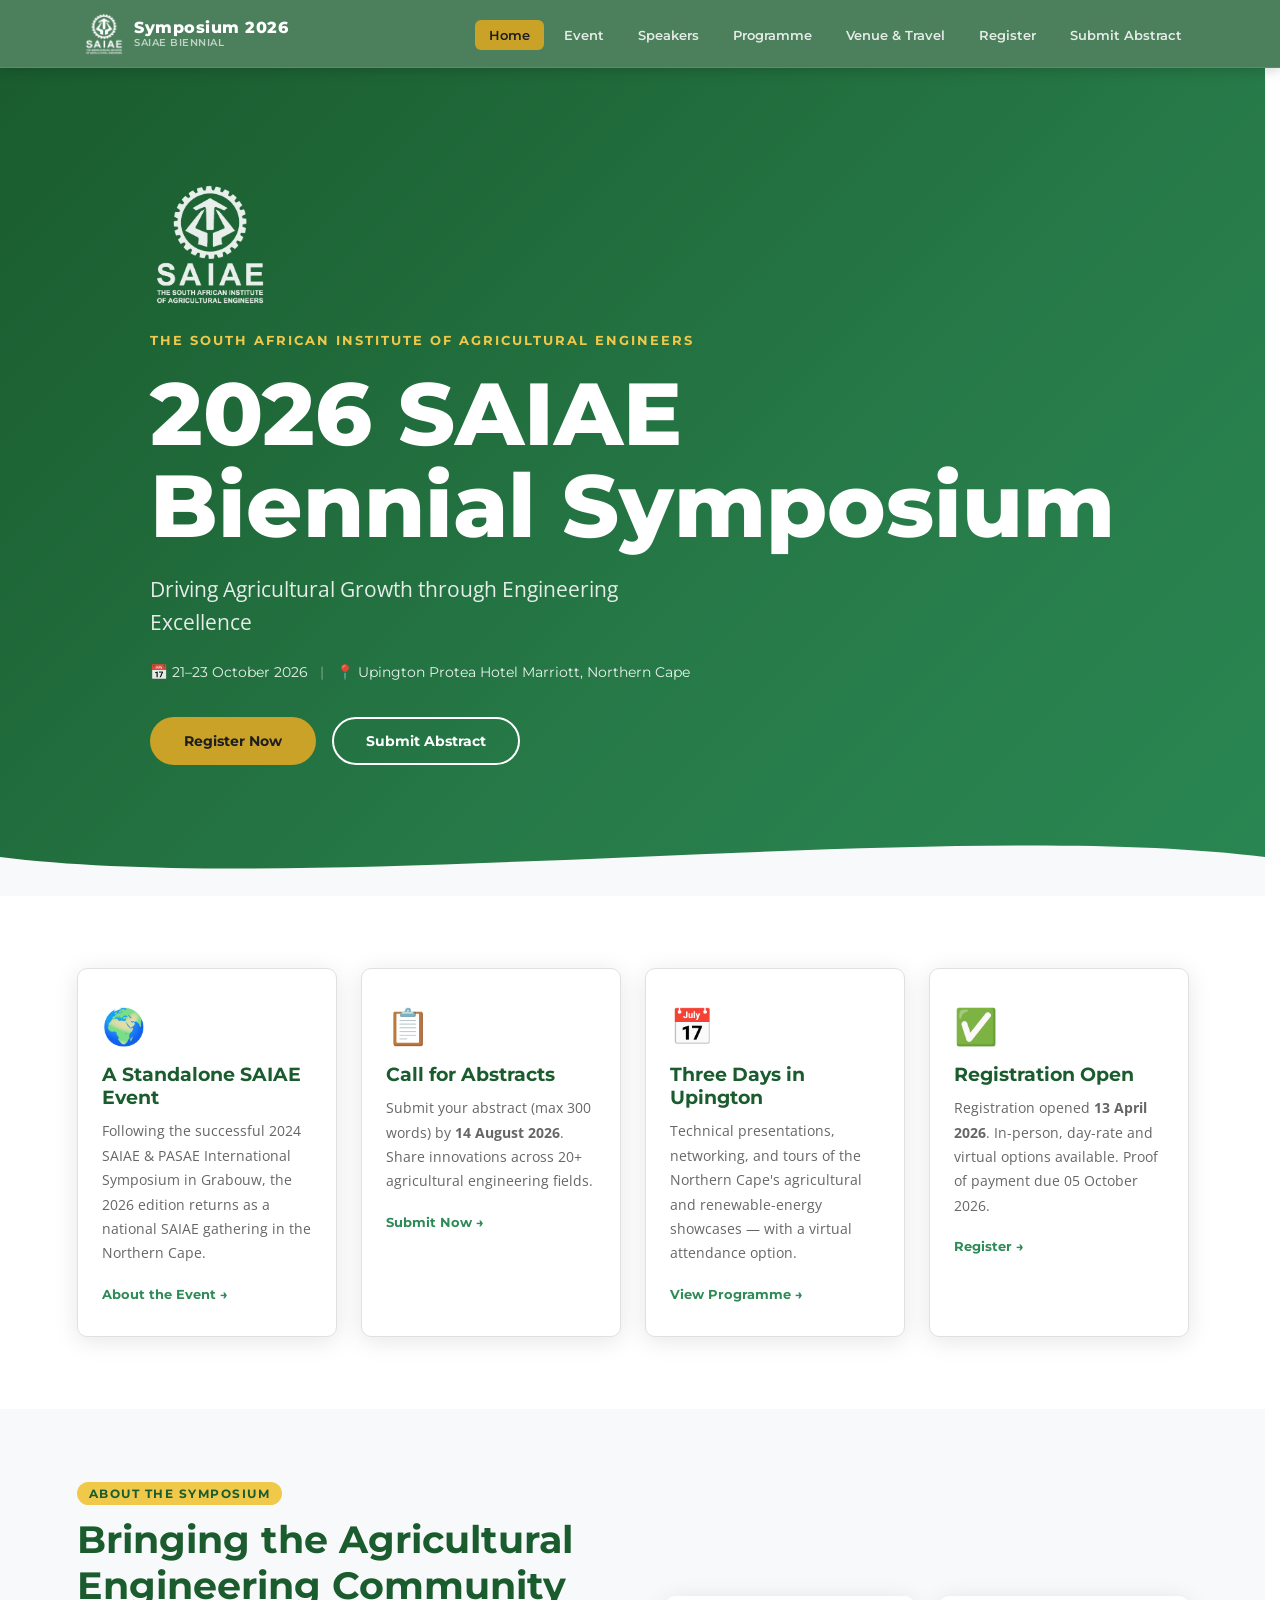
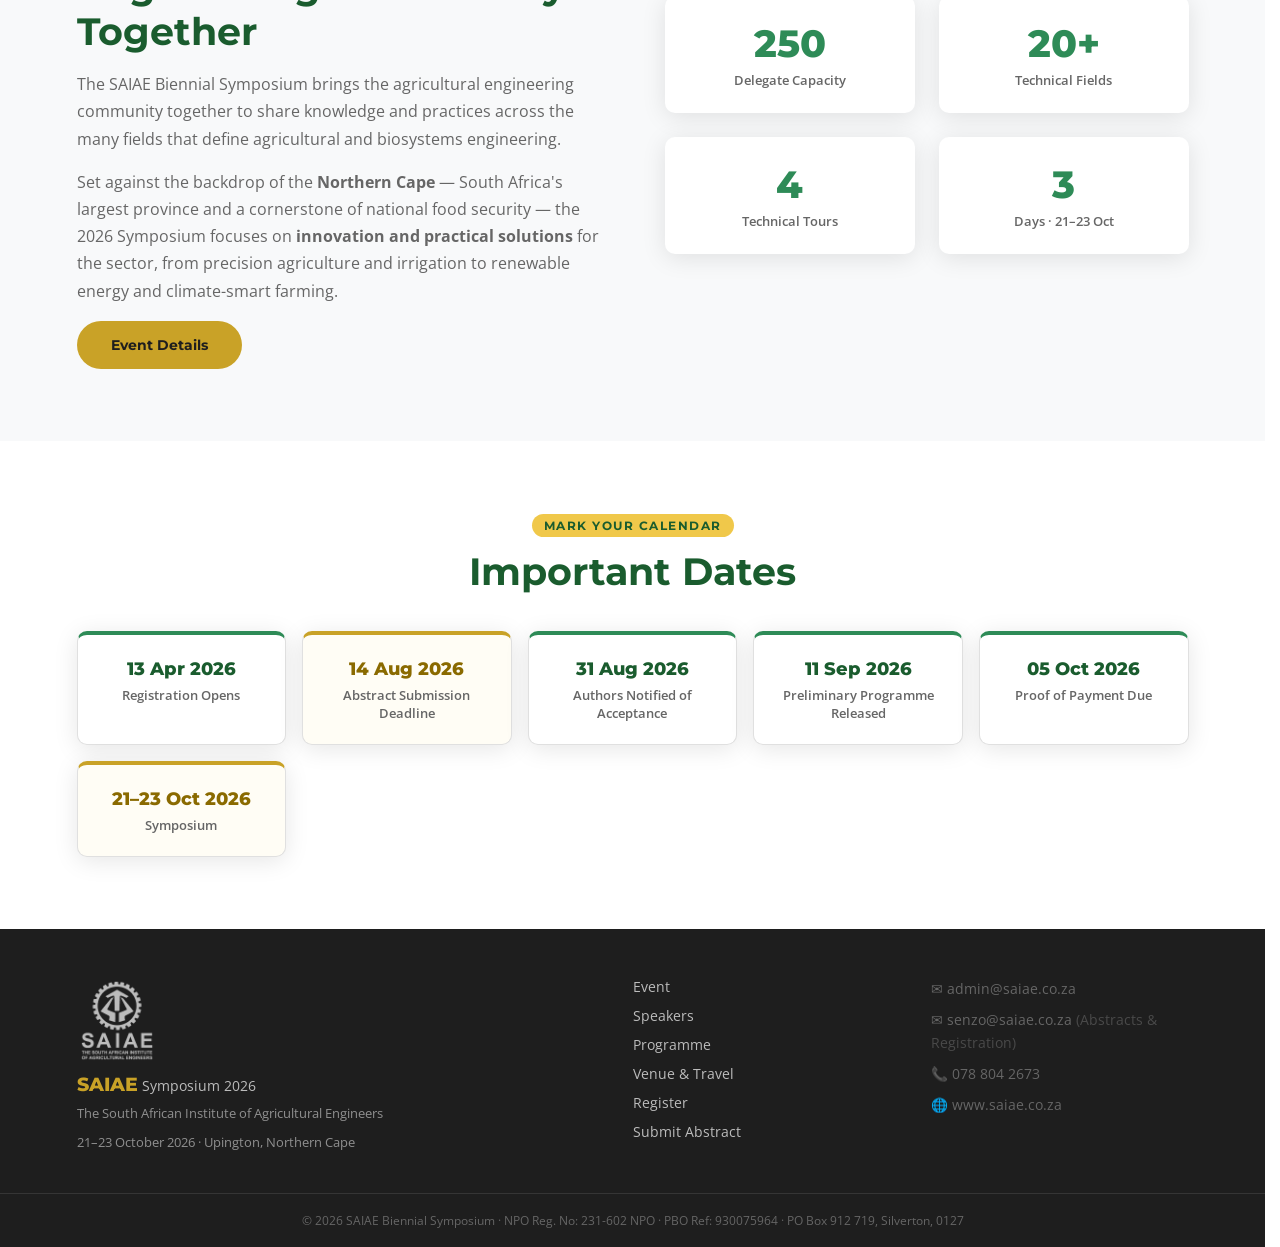
==== index.html @ a32e4984 "first commit" ====
<!DOCTYPE html>
<html lang="en">
<head>
  <meta charset="UTF-8" />
  <meta name="viewport" content="width=device-width, initial-scale=1.0" />
  <title>2026 SAIAE Biennial Symposium — Upington, Northern Cape</title>
  <meta name="description" content="The 2026 SAIAE Biennial Symposium · 21–23 October 2026 · Upington Protea Hotel Marriott, Northern Cape · Driving Agricultural Growth through Engineering Excellence." />
  <link rel="stylesheet" href="css/styles.css" />
  <link rel="preconnect" href="https://fonts.googleapis.com" />
  <link rel="preconnect" href="https://fonts.gstatic.com" crossorigin />
  <link href="https://fonts.googleapis.com/css2?family=Montserrat:wght@400;600;700;800&family=Open+Sans:wght@400;600&display=swap" rel="stylesheet" />
</head>
<body>

  <!-- NAV -->
  <nav class="navbar">
    <div class="nav-inner container">
      <a href="index.html" class="nav-logo">
        <img src="images/saiae-logo-white.png" alt="SAIAE Logo" class="nav-logo-img" />
        <span class="nav-logo-text">Symposium 2026<small>SAIAE Biennial</small></span>
      </a>
      <button class="nav-toggle" aria-label="Toggle menu">&#9776;</button>
      <ul class="nav-links">
        <li><a href="index.html" class="active">Home</a></li>
        <li><a href="event.html">Event</a></li>
        <li><a href="speakers.html">Speakers</a></li>
        <li><a href="timetable.html">Programme</a></li>
        <li><a href="venue.html">Venue &amp; Travel</a></li>
        <li><a href="register.html">Register</a></li>
        <li><a href="abstract.html">Submit Abstract</a></li>
      </ul>
    </div>
  </nav>

  <!-- HERO BANNER -->
  <section class="hero">
    <div class="hero-overlay"></div>
    <div class="hero-content container">
      <img src="images/saiae-logo-white.png" alt="SAIAE Logo" class="hero-logo" />
      <p class="hero-tag">The South African Institute of Agricultural Engineers</p>
      <h1 class="hero-title">2026 SAIAE<br>Biennial Symposium</h1>
      <p class="hero-subtitle">Driving Agricultural Growth through Engineering Excellence</p>
      <div class="hero-meta">
        <span class="meta-item">&#128197; 21–23 October 2026</span>
        <span class="meta-divider">|</span>
        <span class="meta-item">&#128205; Upington Protea Hotel Marriott, Northern Cape</span>
      </div>
      <div class="hero-cta">
        <a href="register.html" class="btn btn-primary">Register Now</a>
        <a href="abstract.html" class="btn btn-outline">Submit Abstract</a>
      </div>
    </div>
    <div class="hero-wave">
      <svg viewBox="0 0 1440 80" preserveAspectRatio="none"><path d="M0,40 C360,80 1080,0 1440,40 L1440,80 L0,80 Z" fill="#f8f9fa"/></svg>
    </div>
  </section>

  <!-- QUICK INFO CARDS -->
  <section class="info-cards section">
    <div class="container cards-grid">
      <div class="card">
        <div class="card-icon">&#127757;</div>
        <h3>A Standalone SAIAE Event</h3>
        <p>Following the successful 2024 SAIAE &amp; PASAE International Symposium in Grabouw, the 2026 edition returns as a national SAIAE gathering in the Northern Cape.</p>
        <a href="event.html" class="card-link">About the Event &rarr;</a>
      </div>
      <div class="card">
        <div class="card-icon">&#128203;</div>
        <h3>Call for Abstracts</h3>
        <p>Submit your abstract (max 300 words) by <strong>14 August 2026</strong>. Share innovations across 20+ agricultural engineering fields.</p>
        <a href="abstract.html" class="card-link">Submit Now &rarr;</a>
      </div>
      <div class="card">
        <div class="card-icon">&#128197;</div>
        <h3>Three Days in Upington</h3>
        <p>Technical presentations, networking, and tours of the Northern Cape's agricultural and renewable-energy showcases — with a virtual attendance option.</p>
        <a href="timetable.html" class="card-link">View Programme &rarr;</a>
      </div>
      <div class="card">
        <div class="card-icon">&#9989;</div>
        <h3>Registration Open</h3>
        <p>Registration opened <strong>13 April 2026</strong>. In-person, day-rate and virtual options available. Proof of payment due 05 October 2026.</p>
        <a href="register.html" class="card-link">Register &rarr;</a>
      </div>
    </div>
  </section>

  <!-- ABOUT STRIP -->
  <section class="about-strip section bg-light">
    <div class="container about-inner">
      <div class="about-text">
        <span class="section-tag">About the Symposium</span>
        <h2>Bringing the Agricultural Engineering Community Together</h2>
        <p>The SAIAE Biennial Symposium brings the agricultural engineering community together to share knowledge and practices across the many fields that define agricultural and biosystems engineering.</p>
        <p>Set against the backdrop of the <strong>Northern Cape</strong> — South Africa's largest province and a cornerstone of national food security — the 2026 Symposium focuses on <strong>innovation and practical solutions</strong> for the sector, from precision agriculture and irrigation to renewable energy and climate-smart farming.</p>
        <a href="event.html" class="btn btn-primary">Event Details</a>
      </div>
      <div class="about-stats">
        <div class="stat"><span class="stat-number">250</span><span class="stat-label">Delegate Capacity</span></div>
        <div class="stat"><span class="stat-number">20+</span><span class="stat-label">Technical Fields</span></div>
        <div class="stat"><span class="stat-number">4</span><span class="stat-label">Technical Tours</span></div>
        <div class="stat"><span class="stat-number">3</span><span class="stat-label">Days · 21–23 Oct</span></div>
      </div>
    </div>
  </section>

  <!-- KEY DATES STRIP -->
  <section class="section">
    <div class="container">
      <div style="text-align:center; margin-bottom:36px;">
        <span class="section-tag">Mark Your Calendar</span>
        <h2 style="color:var(--green-dark);">Important Dates</h2>
      </div>
      <div class="dates-grid">
        <div class="date-item"><span class="date-when">13 Apr 2026</span><span class="date-what">Registration Opens</span></div>
        <div class="date-item highlight"><span class="date-when">14 Aug 2026</span><span class="date-what">Abstract Submission Deadline</span></div>
        <div class="date-item"><span class="date-when">31 Aug 2026</span><span class="date-what">Authors Notified of Acceptance</span></div>
        <div class="date-item"><span class="date-when">11 Sep 2026</span><span class="date-what">Preliminary Programme Released</span></div>
        <div class="date-item"><span class="date-when">05 Oct 2026</span><span class="date-what">Proof of Payment Due</span></div>
        <div class="date-item highlight"><span class="date-when">21–23 Oct 2026</span><span class="date-what">Symposium</span></div>
      </div>
    </div>
  </section>

  <!-- FOOTER -->
  <footer class="footer">
    <div class="container footer-inner">
      <div class="footer-brand">
        <img src="images/saiae-logo-white.png" alt="SAIAE Logo" class="footer-logo-img" />
        <span class="logo-accent">SAIAE</span> Symposium 2026
        <p>The South African Institute of Agricultural Engineers</p>
        <p style="margin-top:6px;">21–23 October 2026 · Upington, Northern Cape</p>
      </div>
      <div class="footer-links">
        <a href="event.html">Event</a>
        <a href="speakers.html">Speakers</a>
        <a href="timetable.html">Programme</a>
        <a href="venue.html">Venue &amp; Travel</a>
        <a href="register.html">Register</a>
        <a href="abstract.html">Submit Abstract</a>
      </div>
      <div class="footer-contact">
        <p>&#9993; admin@saiae.co.za</p>
        <p>&#9993; senzo@saiae.co.za <span style="opacity:.6;">(Abstracts &amp; Registration)</span></p>
        <p>&#128222; 078 804 2673</p>
        <p>&#127760; www.saiae.co.za</p>
      </div>
    </div>
    <div class="footer-bottom">
      <p>&copy; 2026 SAIAE Biennial Symposium · NPO Reg. No: 231-602 NPO · PBO Ref: 930075964 · PO Box 912 719, Silverton, 0127</p>
    </div>
  </footer>

  <script src="js/main.js"></script>
</body>
</html>
---- css/styles.css ----
/* =============================================
   SAIAE 2026 SYMPOSIUM — GLOBAL STYLES
   ============================================= */

:root {
  --green-dark:   #1a5c2e;
  --green-mid:    #2e8b57;
  --green-light:  #4caf80;
  --gold:         #c9a227;
  --gold-light:   #f0c84a;
  --charcoal:     #1e1e1e;
  --text:         #333333;
  --text-muted:   #666666;
  --bg-light:     #f8f9fa;
  --white:        #ffffff;
  --border:       #e0e0e0;
  --shadow:       0 4px 24px rgba(0,0,0,0.10);
  --radius:       10px;
  --font-head:    'Montserrat', sans-serif;
  --font-body:    'Open Sans', sans-serif;
  --nav-h:        68px;
}

*, *::before, *::after { box-sizing: border-box; margin: 0; padding: 0; }

html {
  scroll-behavior: smooth;
  overflow-y: scroll;          /* always reserve scrollbar space — stops the sideways "shake" between pages */
  scrollbar-gutter: stable;
}

body {
  font-family: var(--font-body);
  color: var(--text);
  background: var(--white);
  padding-top: var(--nav-h);
}

.container { max-width: 1160px; margin: 0 auto; padding: 0 24px; }
.section { padding: 72px 0; }
.bg-light { background: var(--bg-light); }

/* ---- TYPOGRAPHY ---- */
h1,h2,h3,h4 { font-family: var(--font-head); color: var(--charcoal); line-height: 1.2; }
h2 { font-size: clamp(1.6rem, 3vw, 2.4rem); margin-bottom: 16px; }
h3 { font-size: 1.2rem; margin-bottom: 10px; }
p  { line-height: 1.7; color: var(--text-muted); }

.section-tag {
  display: inline-block;
  background: var(--gold-light);
  color: var(--green-dark);
  font-family: var(--font-head);
  font-size: .75rem;
  font-weight: 700;
  letter-spacing: 1.5px;
  text-transform: uppercase;
  padding: 4px 12px;
  border-radius: 20px;
  margin-bottom: 12px;
}

.logo-accent { color: var(--gold); }

/* Logo variants */
.hero-logo {
  display: block;
  width: 120px;
  margin-bottom: 20px;
  filter: brightness(0) invert(1);  /* white on dark bg */
  opacity: .9;
}
.footer-logo-img {
  display: block;
  width: 80px;
  margin-bottom: 8px;
  filter: brightness(0) invert(1);
  opacity: .7;
}

/* ---- BUTTONS ---- */
.btn {
  display: inline-block;
  padding: 13px 32px;
  border-radius: 50px;
  font-family: var(--font-head);
  font-weight: 700;
  font-size: .9rem;
  text-decoration: none;
  cursor: pointer;
  transition: all .25s;
  border: 2px solid transparent;
}
.btn-primary {
  background: var(--gold);
  color: var(--charcoal);
}
.btn-primary:hover { background: var(--gold-light); transform: translateY(-2px); box-shadow: var(--shadow); }
.btn-outline {
  background: transparent;
  border-color: var(--white);
  color: var(--white);
}
.btn-outline:hover { background: var(--white); color: var(--green-dark); transform: translateY(-2px); }
.btn-green {
  background: var(--green-mid);
  color: var(--white);
  border-color: var(--green-mid);
}
.btn-green:hover { background: var(--green-dark); border-color: var(--green-dark); transform: translateY(-2px); }

/* ---- NAVBAR ---- */
.navbar {
  position: fixed; top: 0; left: 0; right: 0;
  height: var(--nav-h);
  background: rgba(26, 92, 46, 0.78);   /* --green-dark @ 78% — glassy */
  -webkit-backdrop-filter: blur(14px) saturate(150%);
  backdrop-filter: blur(14px) saturate(150%);
  border-bottom: 1px solid rgba(255,255,255,.10);
  z-index: 1000;
  box-shadow: 0 2px 12px rgba(0,0,0,.18);
  transition: background .25s, box-shadow .25s;
}
.nav-inner {
  display: flex; align-items: center; justify-content: space-between;
  height: 100%;
}
.nav-logo {
  display: flex;
  align-items: center;
  gap: 10px;
  text-decoration: none;
}
.nav-logo-img {
  height: 44px;
  width: auto;
  display: block;
}
.nav-logo-text {
  font-family: var(--font-head);
  font-size: 1rem;
  font-weight: 800;
  color: var(--white);
  letter-spacing: .5px;
  line-height: 1.2;
}
.nav-logo-text small {
  display: block;
  font-size: .65rem;
  font-weight: 600;
  color: rgba(255,255,255,.65);
  letter-spacing: .5px;
  text-transform: uppercase;
}
.nav-links {
  display: flex; gap: 6px; list-style: none; align-items: center;
}
.nav-links a {
  color: rgba(255,255,255,.85);
  text-decoration: none;
  font-family: var(--font-head);
  font-size: .82rem;
  font-weight: 600;
  padding: 7px 14px;
  border-radius: 6px;
  transition: background .2s, color .2s;
}
.nav-links a:hover, .nav-links a.active {
  background: var(--gold);
  color: var(--charcoal);
}
.nav-toggle { display: none; background: none; border: none; color: var(--white); font-size: 1.5rem; cursor: pointer; }

/* ---- HERO ---- */
.hero {
  position: relative;
  min-height: 92vh;
  display: flex; align-items: center;
  background: linear-gradient(135deg, var(--green-dark) 0%, var(--green-mid) 60%, #1a7a42 100%);
  overflow: hidden;
}
.hero::before {
  content: '';
  position: absolute; inset: 0;
  background: url('../images/hero-bg.jpg') center/cover no-repeat;
  opacity: .15;
}
.hero-overlay { position: absolute; inset: 0; background: linear-gradient(135deg, rgba(26,92,46,.92) 0%, rgba(46,139,87,.75) 100%); }
.hero-content {
  position: relative; z-index: 2;
  padding: 80px 24px 100px;
}
.hero-tag {
  font-family: var(--font-head);
  font-size: .8rem;
  font-weight: 700;
  letter-spacing: 2px;
  text-transform: uppercase;
  color: var(--gold-light);
  margin-bottom: 16px;
}
.hero-title {
  font-family: var(--font-head);
  font-size: clamp(2.8rem, 7vw, 5.5rem);
  font-weight: 800;
  color: var(--white);
  line-height: 1.05;
  margin-bottom: 20px;
}
.hero-subtitle {
  font-size: clamp(1rem, 2vw, 1.3rem);
  color: rgba(255,255,255,.88);
  max-width: 560px;
  margin-bottom: 24px;
  line-height: 1.6;
}
.hero-meta {
  display: flex; flex-wrap: wrap; gap: 12px;
  margin-bottom: 36px;
  font-family: var(--font-head);
  font-size: .9rem;
  color: rgba(255,255,255,.9);
}
.meta-divider { opacity: .5; }
.hero-cta { display: flex; gap: 16px; flex-wrap: wrap; }
.hero-wave {
  position: absolute; bottom: -1px; left: 0; right: 0;
  line-height: 0;
}
.hero-wave svg { width: 100%; height: 80px; }

/* ---- INFO CARDS ---- */
.cards-grid {
  display: grid;
  grid-template-columns: repeat(auto-fit, minmax(240px, 1fr));
  gap: 24px;
}
.card {
  background: var(--white);
  border: 1px solid var(--border);
  border-radius: var(--radius);
  padding: 32px 24px;
  box-shadow: var(--shadow);
  transition: transform .25s, box-shadow .25s;
}
.card:hover { transform: translateY(-6px); box-shadow: 0 10px 36px rgba(0,0,0,.13); }
.card-icon { font-size: 2.2rem; margin-bottom: 14px; }
.card h3 { color: var(--green-dark); }
.card p { font-size: .9rem; margin-bottom: 16px; }
.card-link {
  font-family: var(--font-head);
  font-size: .82rem;
  font-weight: 700;
  color: var(--green-mid);
  text-decoration: none;
  transition: color .2s;
}
.card-link:hover { color: var(--gold); }

/* ---- ABOUT STRIP ---- */
.about-inner {
  display: grid;
  grid-template-columns: 1fr 1fr;
  gap: 64px;
  align-items: center;
}
.about-text h2 { color: var(--green-dark); }
.about-text p { margin-bottom: 16px; }
.about-stats {
  display: grid; grid-template-columns: 1fr 1fr; gap: 24px;
}
.stat {
  background: var(--white);
  border-radius: var(--radius);
  padding: 24px;
  text-align: center;
  box-shadow: var(--shadow);
}
.stat-number {
  display: block;
  font-family: var(--font-head);
  font-size: 2.4rem;
  font-weight: 800;
  color: var(--green-mid);
}
.stat-label {
  display: block;
  font-size: .8rem;
  color: var(--text-muted);
  font-weight: 600;
  margin-top: 4px;
}

/* ---- PAGE HERO (inner pages) ---- */
.page-hero {
  background: linear-gradient(135deg, var(--green-dark), var(--green-mid));
  padding: 72px 24px 80px;
  text-align: center;
  position: relative;
  overflow: hidden;
}
.page-hero::after {
  content: '';
  position: absolute; bottom: -1px; left: 0; right: 0;
  height: 50px;
  background: var(--bg-light);
  clip-path: ellipse(55% 100% at 50% 100%);
}
.page-hero h1 {
  color: var(--white);
  font-size: clamp(2rem, 5vw, 3.2rem);
  margin-bottom: 12px;
}
.page-hero p {
  color: rgba(255,255,255,.85);
  font-size: 1.05rem;
  max-width: 600px;
  margin: 0 auto;
}

/* ---- EVENT PAGE ---- */
.event-grid {
  display: grid;
  grid-template-columns: 2fr 1fr;
  gap: 48px;
  align-items: start;
}
.event-body h3 { color: var(--green-dark); margin-top: 28px; margin-bottom: 8px; }
.event-body ul { padding-left: 20px; }
.event-body ul li { margin-bottom: 8px; color: var(--text-muted); line-height: 1.6; }
.event-sidebar .sidebar-card {
  background: var(--green-dark);
  color: var(--white);
  border-radius: var(--radius);
  padding: 28px;
  margin-bottom: 20px;
}
.event-sidebar .sidebar-card h4 { color: var(--gold-light); margin-bottom: 12px; font-size: .85rem; letter-spacing: 1px; text-transform: uppercase; }
.event-sidebar .sidebar-card p { color: rgba(255,255,255,.85); font-size: .9rem; margin-bottom: 8px; }
.theme-pill {
  display: inline-block;
  background: rgba(201,162,39,.2);
  color: var(--gold-light);
  border: 1px solid var(--gold);
  border-radius: 20px;
  padding: 4px 14px;
  font-size: .8rem;
  font-weight: 600;
  margin: 4px 4px 4px 0;
}

/* ---- SPEAKERS PAGE ---- */
.speakers-grid {
  display: grid;
  grid-template-columns: repeat(auto-fill, minmax(280px, 1fr));
  gap: 32px;
}
.speaker-card {
  background: var(--white);
  border-radius: var(--radius);
  overflow: hidden;
  box-shadow: var(--shadow);
  border: 1px solid var(--border);
  transition: transform .25s, box-shadow .25s;
}
.speaker-card:hover { transform: translateY(-6px); box-shadow: 0 14px 40px rgba(0,0,0,.14); }
.speaker-img {
  width: 100%;
  aspect-ratio: 1/1;
  object-fit: cover;
  background: linear-gradient(135deg, var(--green-dark), var(--green-light));
  display: flex; align-items: center; justify-content: center;
  font-size: 4rem;
  color: rgba(255,255,255,.5);
}
.speaker-img img { width: 100%; height: 100%; object-fit: cover; }
.speaker-info { padding: 24px; }
.speaker-type {
  font-size: .72rem;
  font-weight: 700;
  letter-spacing: 1.5px;
  text-transform: uppercase;
  padding: 3px 10px;
  border-radius: 12px;
  margin-bottom: 10px;
  display: inline-block;
}
.type-key   { background: rgba(201,162,39,.15); color: var(--gold); }
.type-tech  { background: rgba(46,139,87,.15);  color: var(--green-mid); }
.speaker-name  { font-size: 1.1rem; color: var(--green-dark); margin-bottom: 4px; }
.speaker-title { font-size: .82rem; color: var(--text-muted); margin-bottom: 12px; }
.speaker-topic {
  font-size: .85rem;
  border-left: 3px solid var(--gold);
  padding-left: 10px;
  color: var(--text);
  font-style: italic;
}
.speaker-bio { font-size: .82rem; color: var(--text-muted); margin-top: 10px; line-height: 1.6; }

/* ---- TIMETABLE PAGE ---- */
.timetable-tabs { display: flex; gap: 8px; margin-bottom: 32px; flex-wrap: wrap; }
.tab-btn {
  padding: 10px 24px;
  border: 2px solid var(--green-mid);
  background: var(--white);
  color: var(--green-mid);
  font-family: var(--font-head);
  font-weight: 700;
  font-size: .85rem;
  border-radius: 50px;
  cursor: pointer;
  transition: all .2s;
}
.tab-btn.active, .tab-btn:hover {
  background: var(--green-mid);
  color: var(--white);
}
.day-panel { display: none; }
.day-panel.active { display: block; }
.timetable-table {
  width: 100%;
  border-collapse: collapse;
  border-radius: var(--radius);
  overflow: hidden;
  box-shadow: var(--shadow);
}
.timetable-table thead {
  background: var(--green-dark);
  color: var(--white);
}
.timetable-table th, .timetable-table td {
  padding: 14px 18px;
  text-align: left;
  font-size: .88rem;
}
.timetable-table th { font-family: var(--font-head); font-weight: 700; font-size: .8rem; letter-spacing: .5px; }
.timetable-table tbody tr:nth-child(even) { background: var(--bg-light); }
.timetable-table tbody tr:hover { background: rgba(46,139,87,.07); }
.timetable-table td:first-child {
  font-family: var(--font-head);
  font-weight: 700;
  color: var(--green-mid);
  white-space: nowrap;
  width: 120px;
}
.event-type {
  display: inline-block;
  font-size: .7rem;
  font-weight: 700;
  letter-spacing: 1px;
  text-transform: uppercase;
  padding: 2px 8px;
  border-radius: 10px;
  margin-left: 6px;
  vertical-align: middle;
}
.type-plenary  { background: rgba(201,162,39,.2); color: #8a6a00; }
.type-break    { background: rgba(100,100,100,.12); color: #666; }
.type-workshop { background: rgba(46,139,87,.15); color: var(--green-mid); }
.type-social   { background: rgba(63,81,181,.12); color: #3f51b5; }

/* ---- FORMS ---- */
.form-page { background: var(--bg-light); }
.form-wrap {
  max-width: 760px;
  margin: 0 auto;
  background: var(--white);
  border-radius: var(--radius);
  padding: 48px;
  box-shadow: var(--shadow);
}
.form-section-title {
  font-family: var(--font-head);
  font-size: .75rem;
  font-weight: 700;
  letter-spacing: 1.5px;
  text-transform: uppercase;
  color: var(--green-mid);
  border-bottom: 2px solid var(--green-light);
  padding-bottom: 8px;
  margin: 28px 0 18px;
}
.form-row { display: grid; gap: 20px; grid-template-columns: 1fr 1fr; }
.form-group { display: flex; flex-direction: column; gap: 6px; margin-bottom: 18px; }
.form-group label {
  font-size: .82rem;
  font-weight: 700;
  color: var(--charcoal);
  font-family: var(--font-head);
}
.form-group label .req { color: #c0392b; }
.form-group input,
.form-group select,
.form-group textarea {
  padding: 11px 14px;
  border: 1.5px solid var(--border);
  border-radius: 8px;
  font-family: var(--font-body);
  font-size: .9rem;
  color: var(--text);
  background: var(--white);
  transition: border-color .2s, box-shadow .2s;
  width: 100%;
}
.form-group input:focus,
.form-group select:focus,
.form-group textarea:focus {
  outline: none;
  border-color: var(--green-mid);
  box-shadow: 0 0 0 3px rgba(46,139,87,.15);
}
.form-group textarea { resize: vertical; min-height: 110px; }
.form-check { display: flex; align-items: flex-start; gap: 10px; margin-bottom: 18px; }
.form-check input[type=checkbox] { margin-top: 3px; width: 16px; height: 16px; cursor: pointer; }
.form-check label { font-size: .85rem; color: var(--text-muted); cursor: pointer; }
.form-submit { margin-top: 8px; }
.form-submit .btn { width: 100%; text-align: center; font-size: 1rem; padding: 15px; }
.form-note { font-size: .78rem; color: var(--text-muted); margin-top: 12px; text-align: center; }
.success-msg {
  display: none;
  background: #e8f5e9;
  border: 1px solid #81c784;
  border-radius: var(--radius);
  padding: 20px 24px;
  color: var(--green-dark);
  font-family: var(--font-head);
  font-weight: 600;
  margin-top: 16px;
  text-align: center;
}

/* ---- IMPORTANT DATES GRID ---- */
.dates-grid {
  display: grid;
  grid-template-columns: repeat(auto-fit, minmax(180px, 1fr));
  gap: 16px;
}
.date-item {
  background: var(--white);
  border: 1px solid var(--border);
  border-radius: var(--radius);
  padding: 22px 18px;
  text-align: center;
  box-shadow: var(--shadow);
  border-top: 4px solid var(--green-mid);
}
.date-item.highlight { border-top-color: var(--gold); background: #fffdf5; }
.date-when {
  display: block;
  font-family: var(--font-head);
  font-size: 1.15rem;
  font-weight: 800;
  color: var(--green-dark);
}
.date-item.highlight .date-when { color: #8a6a00; }
.date-what {
  display: block;
  font-size: .8rem;
  color: var(--text-muted);
  margin-top: 6px;
  font-weight: 600;
}

/* ---- NOTICE BOX ---- */
.notice-box {
  background: #fffdf5;
  border: 1px solid var(--gold);
  border-left: 4px solid var(--gold);
  border-radius: var(--radius);
  padding: 16px 20px;
  font-size: .9rem;
  color: var(--text);
  line-height: 1.6;
}
.notice-box a { color: var(--green-mid); }

/* ---- TOPIC COLUMNS (event page) ---- */
.topic-columns {
  columns: 2;
  column-gap: 32px;
  padding-left: 20px;
}
.topic-columns li { margin-bottom: 8px; color: var(--text-muted); break-inside: avoid; }

/* ---- TOPIC CHIPS (speakers page) ---- */
.topic-grid { display: flex; flex-wrap: wrap; gap: 10px; }
.topic-chip {
  background: var(--bg-light);
  border: 1px solid var(--border);
  border-left: 3px solid var(--green-mid);
  border-radius: 6px;
  padding: 10px 16px;
  font-size: .85rem;
  font-weight: 600;
  color: var(--green-dark);
  font-family: var(--font-head);
}

/* ---- TBA SPEAKER CARDS ---- */
.speaker-card.tba .speaker-img { background: linear-gradient(135deg, #cfd8d2, #aebfb4); }
.speaker-card.tba .speaker-name { color: var(--text-muted); }

/* ---- COLLAPSIBLE ACCORDION (speakers) ---- */
.accordion {
  background: var(--white);
  border: 1px solid var(--border);
  border-radius: var(--radius);
  box-shadow: var(--shadow);
  margin-bottom: 16px;
  overflow: hidden;
}
.accordion-header {
  width: 100%;
  display: flex;
  align-items: center;
  gap: 14px;
  padding: 18px 24px;
  background: var(--white);
  border: none;
  border-left: 5px solid var(--green-mid);
  cursor: pointer;
  font-family: var(--font-head);
  text-align: left;
  transition: background .2s;
}
.accordion-header:hover { background: var(--bg-light); }
.accordion.open .accordion-header { border-left-color: var(--gold); }
.acc-icon { font-size: 1.3rem; line-height: 1; }
.acc-title {
  flex: 1;
  font-size: 1.15rem;
  font-weight: 800;
  color: var(--green-dark);
}
.acc-meta {
  font-size: .78rem;
  font-weight: 600;
  color: var(--text-muted);
  background: var(--bg-light);
  padding: 3px 10px;
  border-radius: 12px;
  white-space: nowrap;
}
.acc-chevron {
  color: var(--green-mid);
  font-size: 1.1rem;
  transition: transform .3s ease;
}
.accordion.open .acc-chevron { transform: rotate(180deg); }
.accordion-body { display: none; padding: 4px 24px 24px; }
.accordion.open .accordion-body { display: block; animation: accFade .3s ease; }
@keyframes accFade {
  from { opacity: 0; transform: translateY(-6px); }
  to   { opacity: 1; transform: translateY(0); }
}

/* ---- COMPACT SPEAKER CARDS (scales to many speakers) ---- */
.speaker-grid-compact {
  display: grid;
  grid-template-columns: repeat(auto-fill, minmax(300px, 1fr));
  gap: 14px;
}
.speaker-card-compact {
  display: flex;
  gap: 14px;
  align-items: flex-start;
  background: var(--bg-light);
  border: 1px solid var(--border);
  border-radius: 10px;
  padding: 14px;
  transition: transform .2s, box-shadow .2s;
}
.speaker-card-compact:hover { transform: translateY(-3px); box-shadow: var(--shadow); }
.sc-avatar {
  flex: 0 0 60px;
  width: 60px; height: 60px;
  border-radius: 50%;
  background: linear-gradient(135deg, var(--green-dark), var(--green-light));
  display: flex; align-items: center; justify-content: center;
  font-size: 1.7rem; color: rgba(255,255,255,.6);
  overflow: hidden;
}
.sc-avatar img { width: 100%; height: 100%; object-fit: cover; }
.sc-info { min-width: 0; }
.sc-name { font-size: .98rem; color: var(--green-dark); margin: 5px 0 2px; }
.sc-title { font-size: .78rem; color: var(--text-muted); margin-bottom: 7px; }
.sc-topic {
  font-size: .8rem;
  color: var(--text);
  border-left: 3px solid var(--gold);
  padding-left: 8px;
  font-style: italic;
  line-height: 1.4;
}

/* ---- FEE TABLE ---- */
.table-scroll { overflow-x: auto; border-radius: var(--radius); box-shadow: var(--shadow); }
.fee-table {
  width: 100%;
  border-collapse: collapse;
  background: var(--white);
  min-width: 640px;
}
.fee-table thead { background: var(--green-dark); color: var(--white); }
.fee-table th, .fee-table td { padding: 13px 16px; text-align: left; font-size: .88rem; }
.fee-table th { font-family: var(--font-head); font-weight: 700; font-size: .82rem; }
.fee-table th span { font-weight: 400; opacity: .8; font-size: .72rem; }
.fee-table td:first-child { font-weight: 600; color: var(--green-dark); }
.fee-table td:not(:first-child) { font-family: var(--font-head); font-weight: 600; }
.fee-table tbody tr:nth-child(even) { background: var(--bg-light); }
.fee-table tbody tr:hover { background: rgba(46,139,87,.07); }
.fee-notes { margin-top: 16px; }
.fee-notes p { font-size: .8rem; color: var(--text-muted); margin-bottom: 6px; }

/* ---- ACCOMMODATION CARDS ---- */
.accom-grid {
  display: grid;
  grid-template-columns: repeat(auto-fill, minmax(280px, 1fr));
  gap: 24px;
}
.accom-card {
  background: var(--white);
  border: 1px solid var(--border);
  border-radius: var(--radius);
  padding: 24px;
  box-shadow: var(--shadow);
  position: relative;
  transition: transform .25s, box-shadow .25s;
}
.accom-card:hover { transform: translateY(-4px); box-shadow: 0 12px 36px rgba(0,0,0,.13); }
.accom-card.featured { border: 2px solid var(--gold); }
.accom-tag {
  position: absolute; top: -11px; left: 20px;
  background: var(--gold); color: var(--charcoal);
  font-family: var(--font-head); font-size: .68rem; font-weight: 700;
  letter-spacing: 1px; text-transform: uppercase;
  padding: 3px 12px; border-radius: 12px;
}
.accom-card h3 { color: var(--green-dark); font-size: 1.05rem; }
.accom-meta { font-size: .8rem; color: var(--gold); font-weight: 700; margin: 4px 0 10px; font-family: var(--font-head); }
.accom-card p { font-size: .85rem; }
.accom-link {
  display: inline-block; margin-top: 12px;
  font-family: var(--font-head); font-size: .8rem; font-weight: 700;
  color: var(--green-mid); text-decoration: none;
}
.accom-link:hover { color: var(--gold); }

/* ---- TECHNICAL TOUR CARDS ---- */
.tour-grid {
  display: grid;
  grid-template-columns: repeat(auto-fit, minmax(220px, 1fr));
  gap: 24px;
}
.tour-card {
  background: var(--white);
  border-radius: var(--radius);
  padding: 28px 22px;
  text-align: center;
  box-shadow: var(--shadow);
  border-bottom: 4px solid var(--green-mid);
  transition: transform .25s;
}
.tour-card:hover { transform: translateY(-4px); }
.tour-icon { font-size: 2.4rem; display: block; margin-bottom: 12px; }
.tour-card h3 { color: var(--green-dark); font-size: 1rem; }
.tour-card p { font-size: .82rem; margin-top: 6px; }

/* ---- WHY / TOURISM LISTS ---- */
.why-list { list-style: none; padding: 0; margin-top: 14px; }
.why-list li {
  padding: 10px 0 10px 28px;
  position: relative;
  border-bottom: 1px solid var(--border);
  color: var(--text-muted);
  font-size: .9rem;
  line-height: 1.5;
}
.why-list li::before {
  content: '\2713';
  position: absolute; left: 0; top: 10px;
  color: var(--green-mid); font-weight: 700;
}
.why-list li strong { color: var(--green-dark); }

/* ---- THANK-YOU PAGE ---- */
.thank-check {
  width: 88px; height: 88px;
  margin: 0 auto 24px;
  border-radius: 50%;
  background: var(--green-mid);
  color: #fff;
  font-size: 3rem;
  display: flex; align-items: center; justify-content: center;
  box-shadow: 0 8px 28px rgba(46,139,87,.35);
  animation: pop .4s ease;
}
@keyframes pop {
  0% { transform: scale(0); }
  70% { transform: scale(1.12); }
  100% { transform: scale(1); }
}

/* ---- FOOTER ---- */
.footer {
  background: var(--charcoal);
  color: rgba(255,255,255,.7);
  padding-top: 48px;
}
.footer-inner {
  display: grid;
  grid-template-columns: 2fr 1fr 1fr;
  gap: 40px;
  padding-bottom: 40px;
}
.footer-brand { font-size: .9rem; }
.footer-brand .logo-accent { font-size: 1.2rem; font-family: var(--font-head); font-weight: 800; }
.footer-brand p { margin-top: 6px; font-size: .82rem; color: rgba(255,255,255,.5); }
.footer-links { display: flex; flex-direction: column; gap: 10px; }
.footer-links a { color: rgba(255,255,255,.7); text-decoration: none; font-size: .88rem; transition: color .2s; }
.footer-links a:hover { color: var(--gold-light); }
.footer-contact p { font-size: .85rem; margin-bottom: 8px; }
.footer-bottom {
  border-top: 1px solid rgba(255,255,255,.1);
  padding: 16px 24px;
  text-align: center;
  font-size: .78rem;
  color: rgba(255,255,255,.4);
}

/* ---- RESPONSIVE ---- */
@media (max-width: 768px) {
  .nav-links { display: none; flex-direction: column; position: absolute; top: var(--nav-h); left: 0; right: 0; background: rgba(26,92,46,.92); -webkit-backdrop-filter: blur(14px); backdrop-filter: blur(14px); padding: 16px; gap: 4px; box-shadow: 0 8px 24px rgba(0,0,0,.25); }
  .nav-links.open { display: flex; }
  .nav-toggle { display: block; }
  .about-inner { grid-template-columns: 1fr; gap: 40px; }
  .event-grid { grid-template-columns: 1fr; }
  .form-row { grid-template-columns: 1fr; }
  .footer-inner { grid-template-columns: 1fr; gap: 24px; }
  .form-wrap { padding: 28px 20px; }
  .hero { min-height: 80vh; }
  .timetable-table { font-size: .78rem; }
  .timetable-table th, .timetable-table td { padding: 10px 12px; }
  .topic-columns { columns: 1; }
  .nav-logo-text { font-size: .9rem; }
}
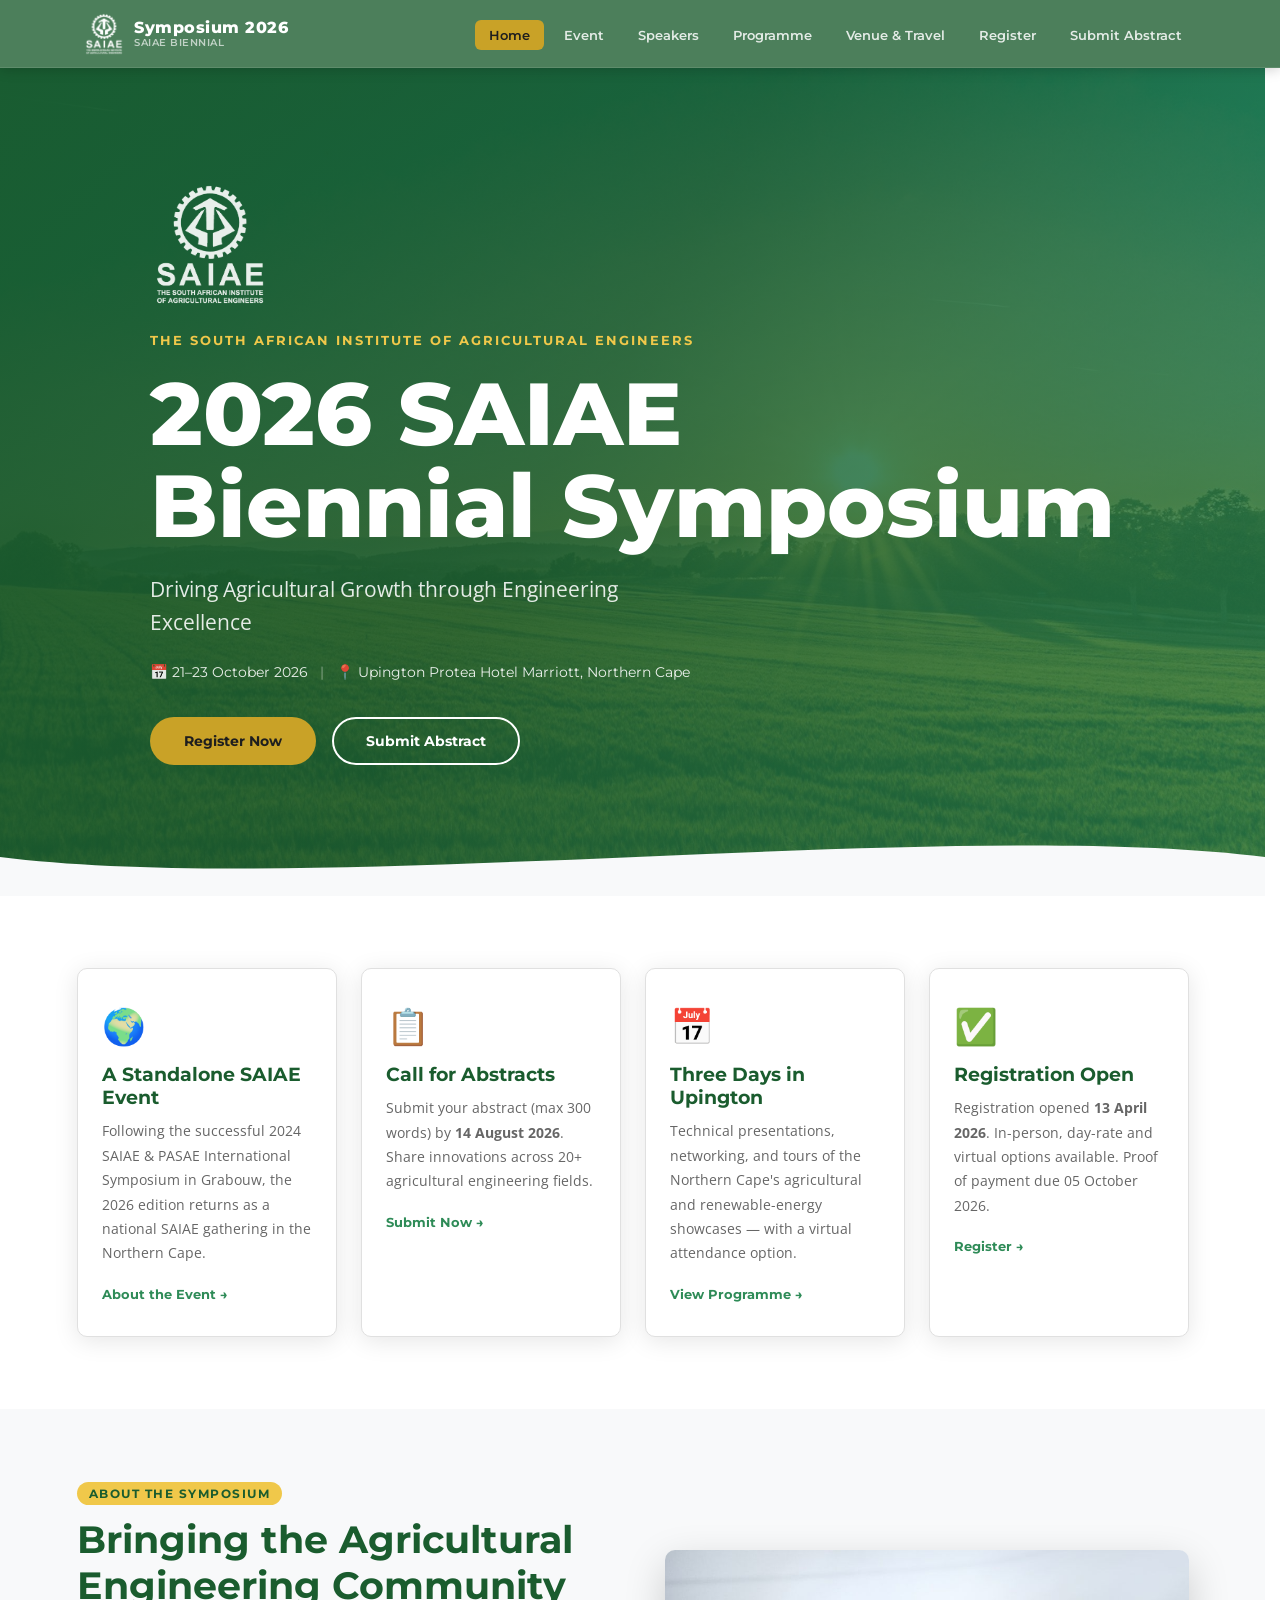
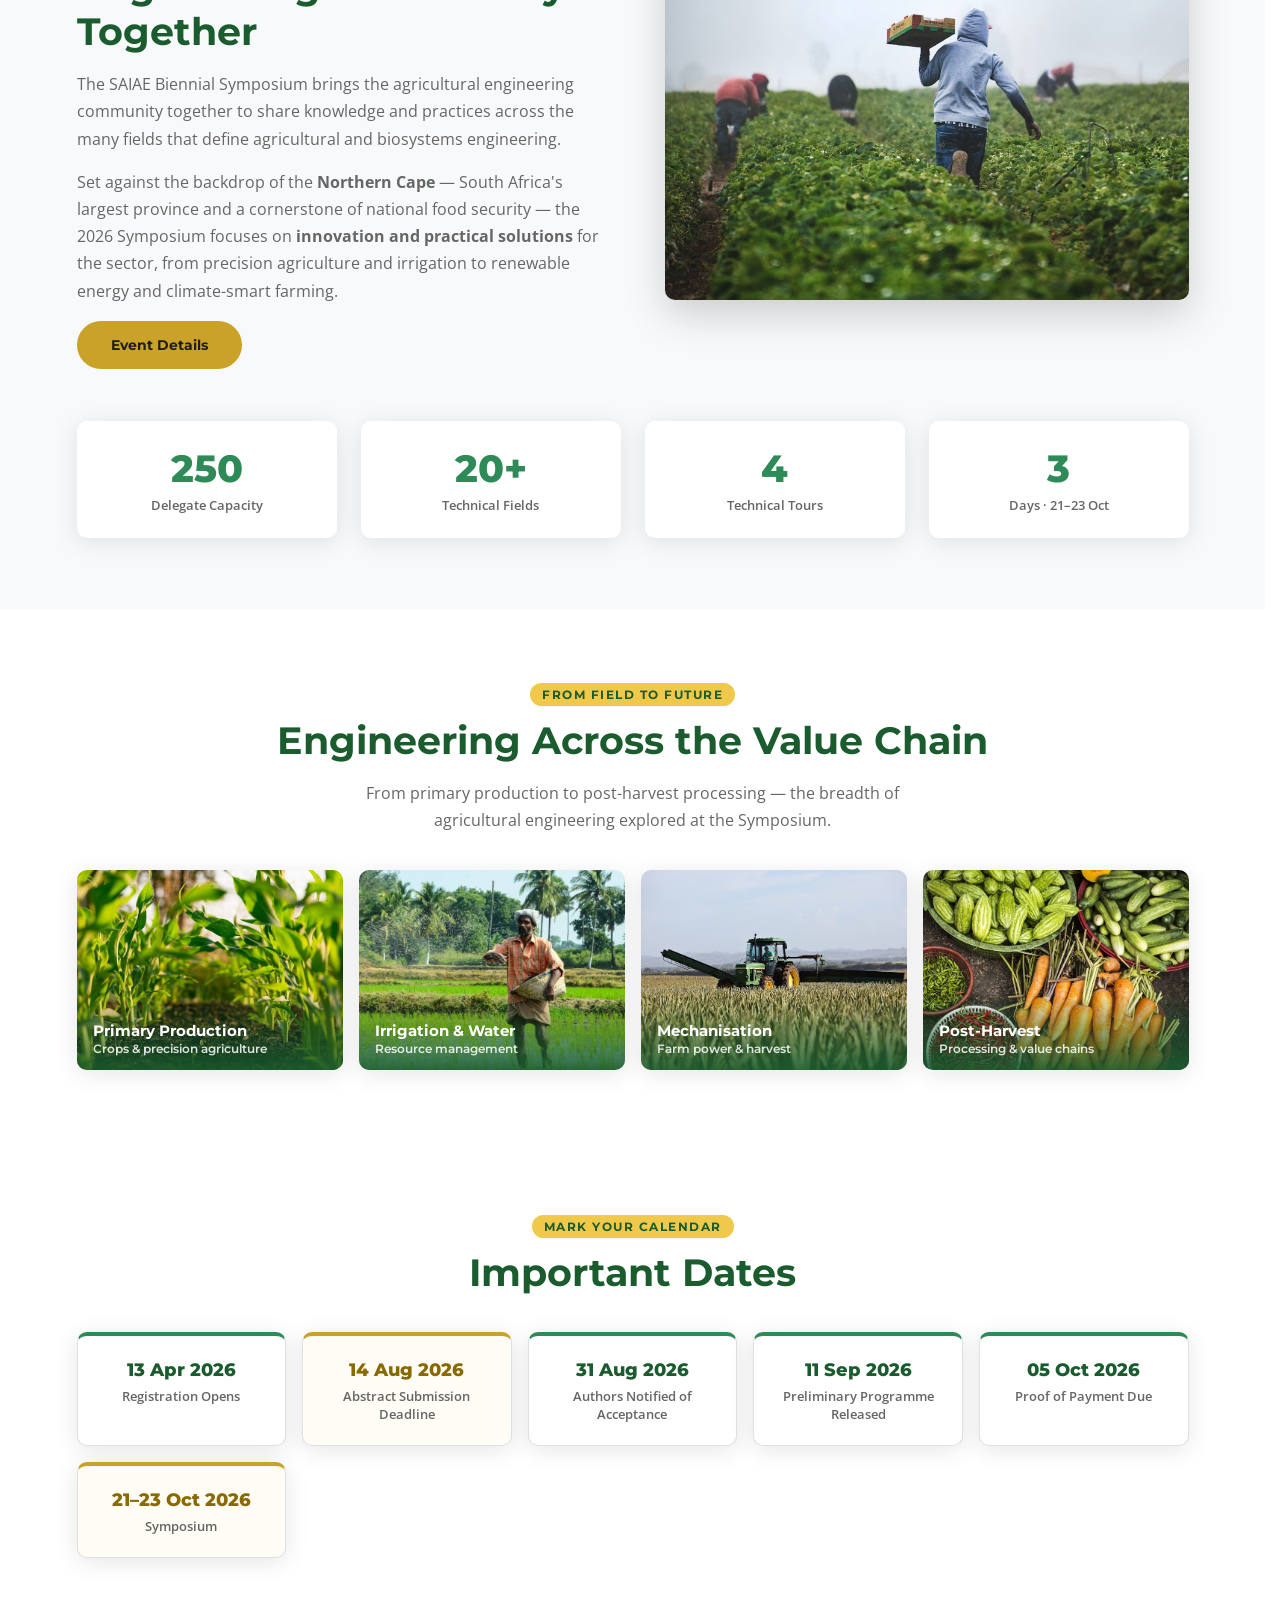
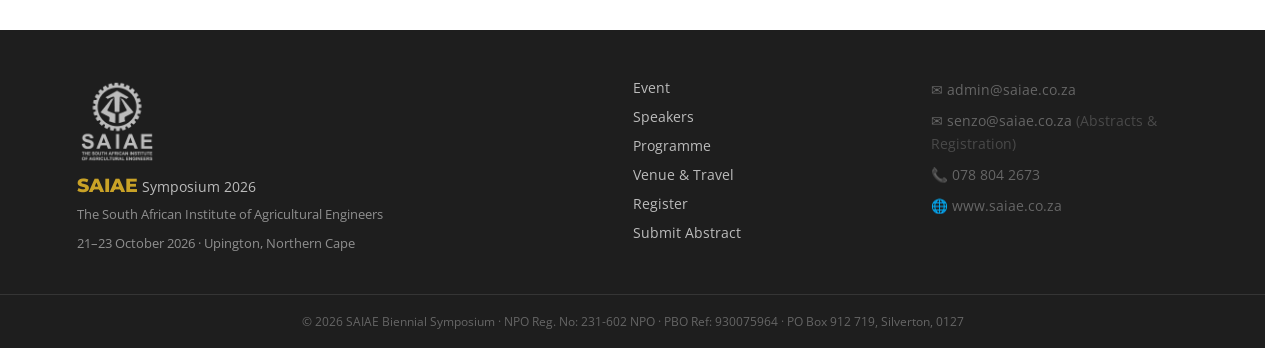
==== commit 9050d652: "First commit" ====
--- a/index.html
+++ b/index.html
@@ -95,11 +95,43 @@
         <p>Set against the backdrop of the <strong>Northern Cape</strong> — South Africa's largest province and a cornerstone of national food security — the 2026 Symposium focuses on <strong>innovation and practical solutions</strong> for the sector, from precision agriculture and irrigation to renewable energy and climate-smart farming.</p>
         <a href="event.html" class="btn btn-primary">Event Details</a>
       </div>
-      <div class="about-stats">
-        <div class="stat"><span class="stat-number">250</span><span class="stat-label">Delegate Capacity</span></div>
-        <div class="stat"><span class="stat-number">20+</span><span class="stat-label">Technical Fields</span></div>
-        <div class="stat"><span class="stat-number">4</span><span class="stat-label">Technical Tours</span></div>
-        <div class="stat"><span class="stat-number">3</span><span class="stat-label">Days · 21–23 Oct</span></div>
+      <div class="about-media">
+        <img src="images/about-farm.jpg" alt="Agricultural workers harvesting crops in the field" loading="lazy" />
+      </div>
+    </div>
+    <div class="container about-stats">
+      <div class="stat"><span class="stat-number">250</span><span class="stat-label">Delegate Capacity</span></div>
+      <div class="stat"><span class="stat-number">20+</span><span class="stat-label">Technical Fields</span></div>
+      <div class="stat"><span class="stat-number">4</span><span class="stat-label">Technical Tours</span></div>
+      <div class="stat"><span class="stat-number">3</span><span class="stat-label">Days · 21–23 Oct</span></div>
+    </div>
+  </section>
+
+  <!-- AGRICULTURE GALLERY BAND -->
+  <section class="section">
+    <div class="container">
+      <div style="text-align:center; margin-bottom:36px;">
+        <span class="section-tag">From Field to Future</span>
+        <h2 style="color:var(--green-dark);">Engineering Across the Value Chain</h2>
+        <p style="max-width:600px; margin:8px auto 0;">From primary production to post-harvest processing — the breadth of agricultural engineering explored at the Symposium.</p>
+      </div>
+      <div class="gallery-grid">
+        <figure class="gallery-item">
+          <img src="images/gallery-crops.jpg" alt="Young crops growing in a field" loading="lazy" />
+          <figcaption>Primary Production<small>Crops &amp; precision agriculture</small></figcaption>
+        </figure>
+        <figure class="gallery-item">
+          <img src="images/gallery-water.jpg" alt="Farmer working in an irrigated field" loading="lazy" />
+          <figcaption>Irrigation &amp; Water<small>Resource management</small></figcaption>
+        </figure>
+        <figure class="gallery-item">
+          <img src="images/gallery-harvest.jpg" alt="Harvester working across farmland" loading="lazy" />
+          <figcaption>Mechanisation<small>Farm power &amp; harvest</small></figcaption>
+        </figure>
+        <figure class="gallery-item">
+          <img src="images/gallery-produce.jpg" alt="Fresh produce after harvest" loading="lazy" />
+          <figcaption>Post-Harvest<small>Processing &amp; value chains</small></figcaption>
+        </figure>
       </div>
     </div>
   </section>
--- a/css/styles.css
+++ b/css/styles.css
@@ -183,9 +183,9 @@
   content: '';
   position: absolute; inset: 0;
   background: url('../images/hero-bg.jpg') center/cover no-repeat;
-  opacity: .15;
-}
-.hero-overlay { position: absolute; inset: 0; background: linear-gradient(135deg, rgba(26,92,46,.92) 0%, rgba(46,139,87,.75) 100%); }
+  opacity: .45;
+}
+.hero-overlay { position: absolute; inset: 0; background: linear-gradient(120deg, rgba(26,92,46,.92) 0%, rgba(26,92,46,.74) 45%, rgba(46,139,87,.52) 100%); }
 .hero-content {
   position: relative; z-index: 2;
   padding: 80px 24px 100px;
@@ -266,8 +266,27 @@
 }
 .about-text h2 { color: var(--green-dark); }
 .about-text p { margin-bottom: 16px; }
+.about-media {
+  position: relative;
+}
+.about-media img {
+  width: 100%;
+  border-radius: var(--radius);
+  box-shadow: 0 14px 40px rgba(0,0,0,.18);
+  display: block;
+}
+.about-media::after {
+  content: '';
+  position: absolute;
+  right: -14px; bottom: -14px;
+  width: 70%; height: 70%;
+  border: 3px solid var(--gold);
+  border-radius: var(--radius);
+  z-index: -1;
+}
 .about-stats {
-  display: grid; grid-template-columns: 1fr 1fr; gap: 24px;
+  display: grid; grid-template-columns: repeat(4, 1fr); gap: 24px;
+  margin-top: 52px;
 }
 .stat {
   background: var(--white);
@@ -289,6 +308,60 @@
   color: var(--text-muted);
   font-weight: 600;
   margin-top: 4px;
+}
+
+/* ---- INLINE FEATURE IMAGE (content pages) ---- */
+.feature-img {
+  margin: 28px 0;
+  border-radius: var(--radius);
+  overflow: hidden;
+  box-shadow: var(--shadow);
+}
+.feature-img img { width: 100%; display: block; }
+.feature-img figcaption {
+  background: var(--green-dark);
+  color: rgba(255,255,255,.9);
+  font-size: .82rem;
+  font-style: italic;
+  padding: 12px 18px;
+}
+
+/* ---- IMAGE GALLERY BAND ---- */
+.gallery-grid {
+  display: grid;
+  grid-template-columns: repeat(auto-fit, minmax(220px, 1fr));
+  gap: 16px;
+}
+.gallery-item {
+  position: relative;
+  margin: 0;
+  border-radius: var(--radius);
+  overflow: hidden;
+  box-shadow: var(--shadow);
+  aspect-ratio: 4 / 3;
+}
+.gallery-item img {
+  width: 100%; height: 100%;
+  object-fit: cover;
+  display: block;
+  transition: transform .6s ease;
+}
+.gallery-item:hover img { transform: scale(1.08); }
+.gallery-item figcaption {
+  position: absolute; left: 0; right: 0; bottom: 0;
+  padding: 28px 16px 14px;
+  color: #fff;
+  font-family: var(--font-head);
+  font-weight: 700;
+  font-size: .92rem;
+  background: linear-gradient(transparent, rgba(26,92,46,.9));
+}
+.gallery-item figcaption small {
+  display: block;
+  font-weight: 600;
+  font-size: .72rem;
+  opacity: .85;
+  margin-top: 2px;
 }
 
 /* ---- PAGE HERO (inner pages) ---- */
@@ -835,6 +908,8 @@
   .nav-links.open { display: flex; }
   .nav-toggle { display: block; }
   .about-inner { grid-template-columns: 1fr; gap: 40px; }
+  .about-stats { grid-template-columns: 1fr 1fr; gap: 16px; margin-top: 36px; }
+  .about-media::after { display: none; }
   .event-grid { grid-template-columns: 1fr; }
   .form-row { grid-template-columns: 1fr; }
   .footer-inner { grid-template-columns: 1fr; gap: 24px; }
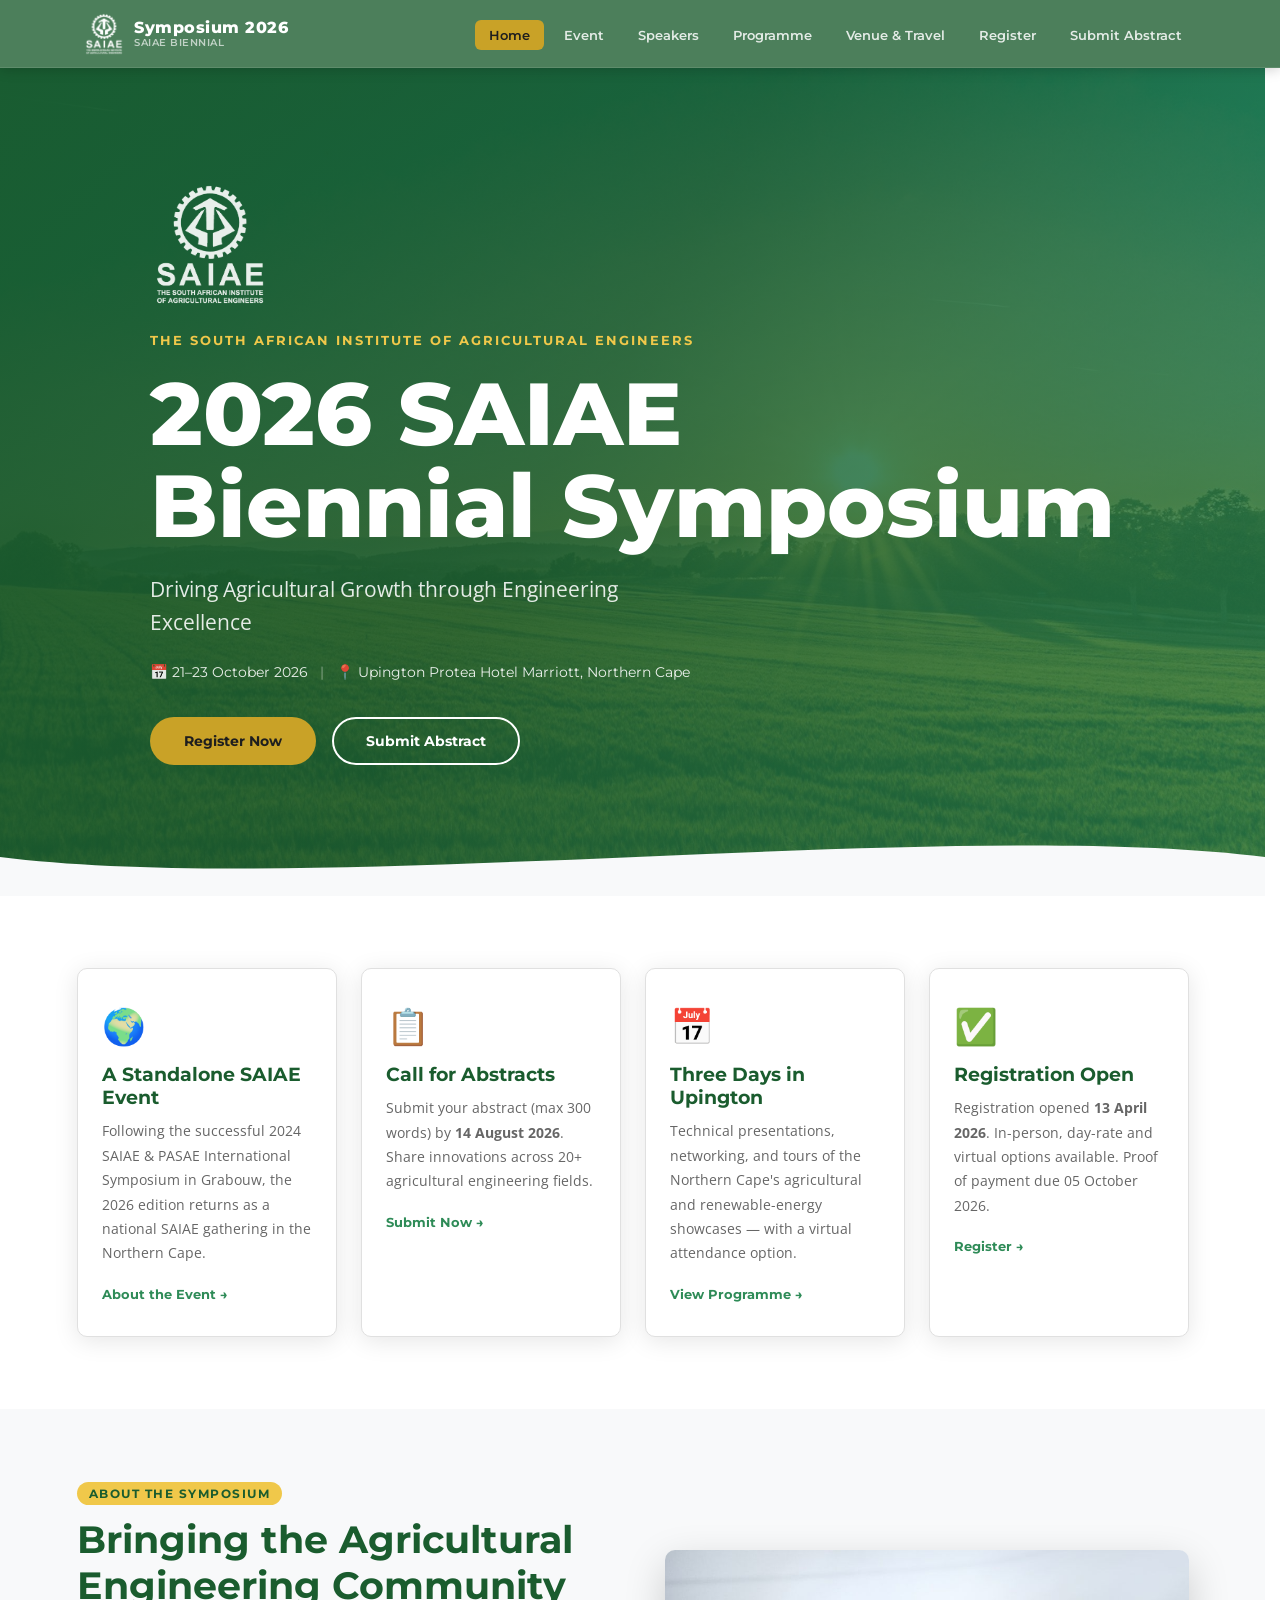
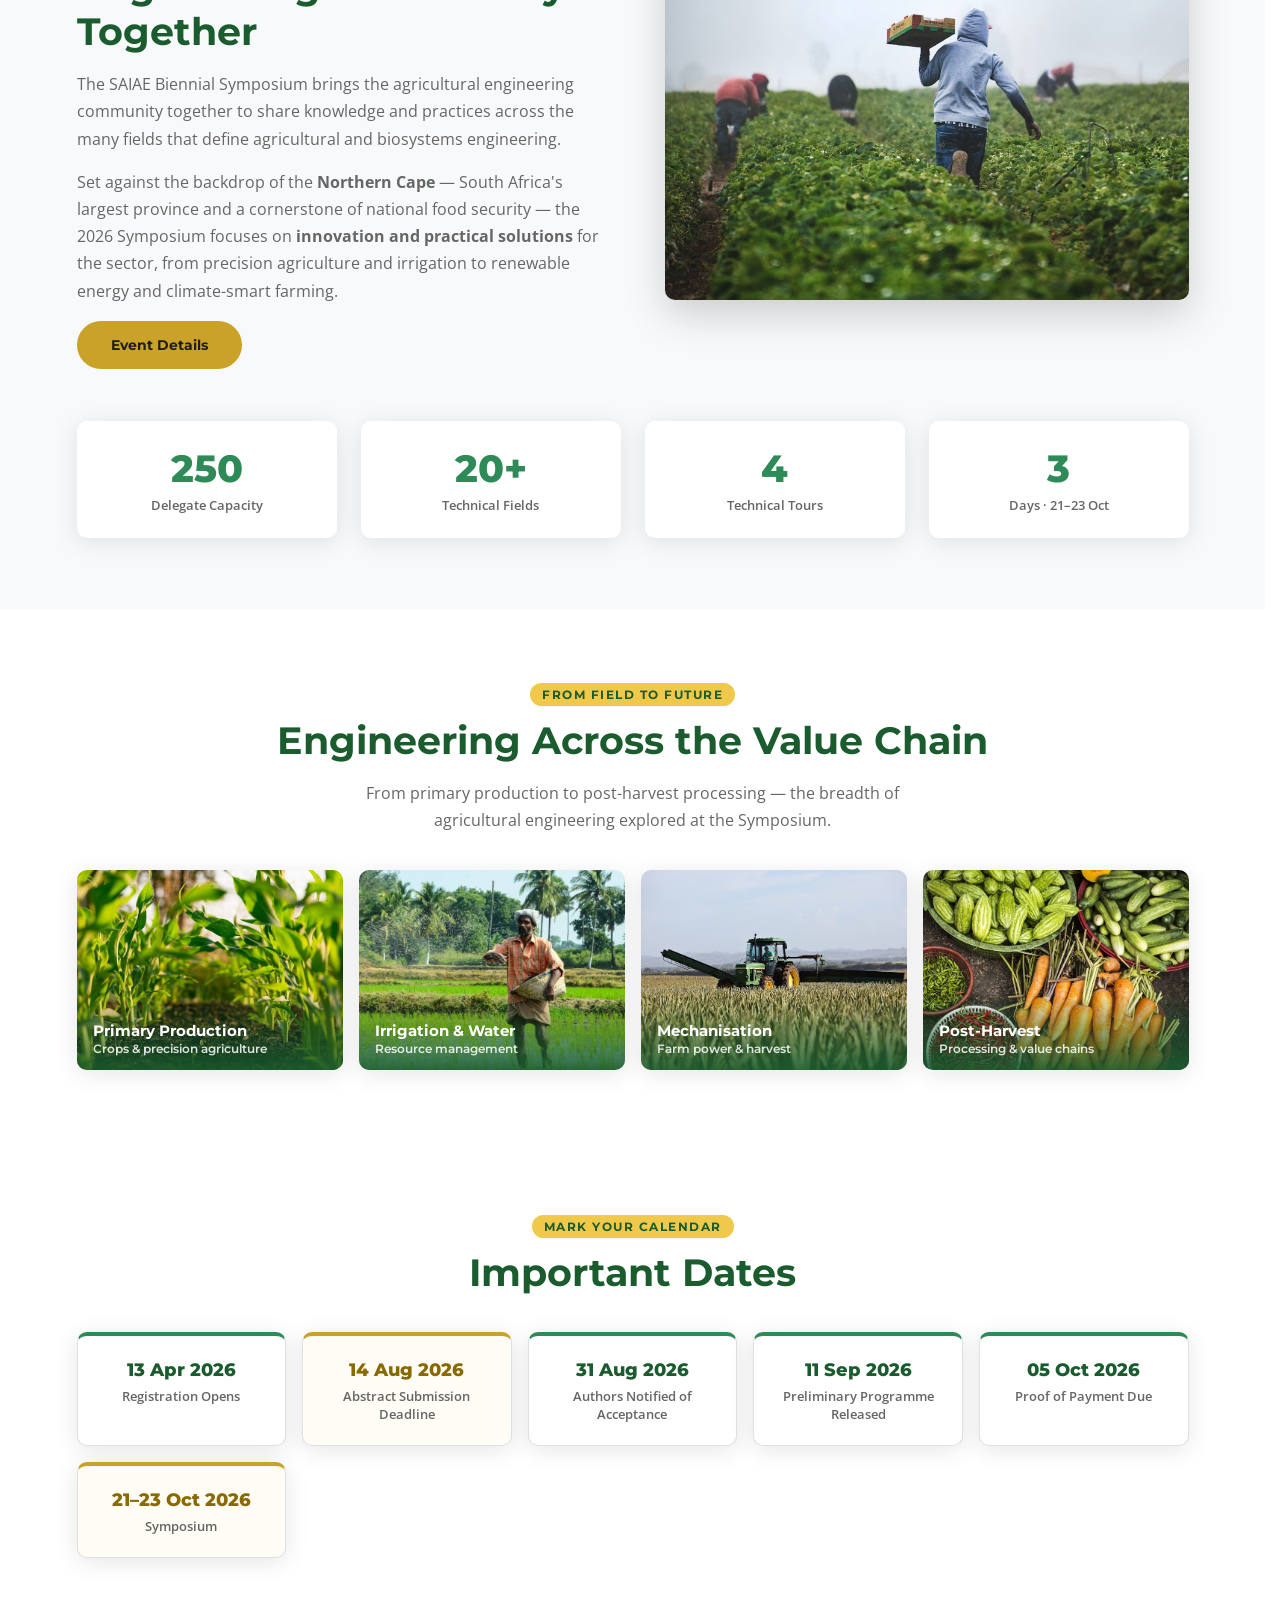
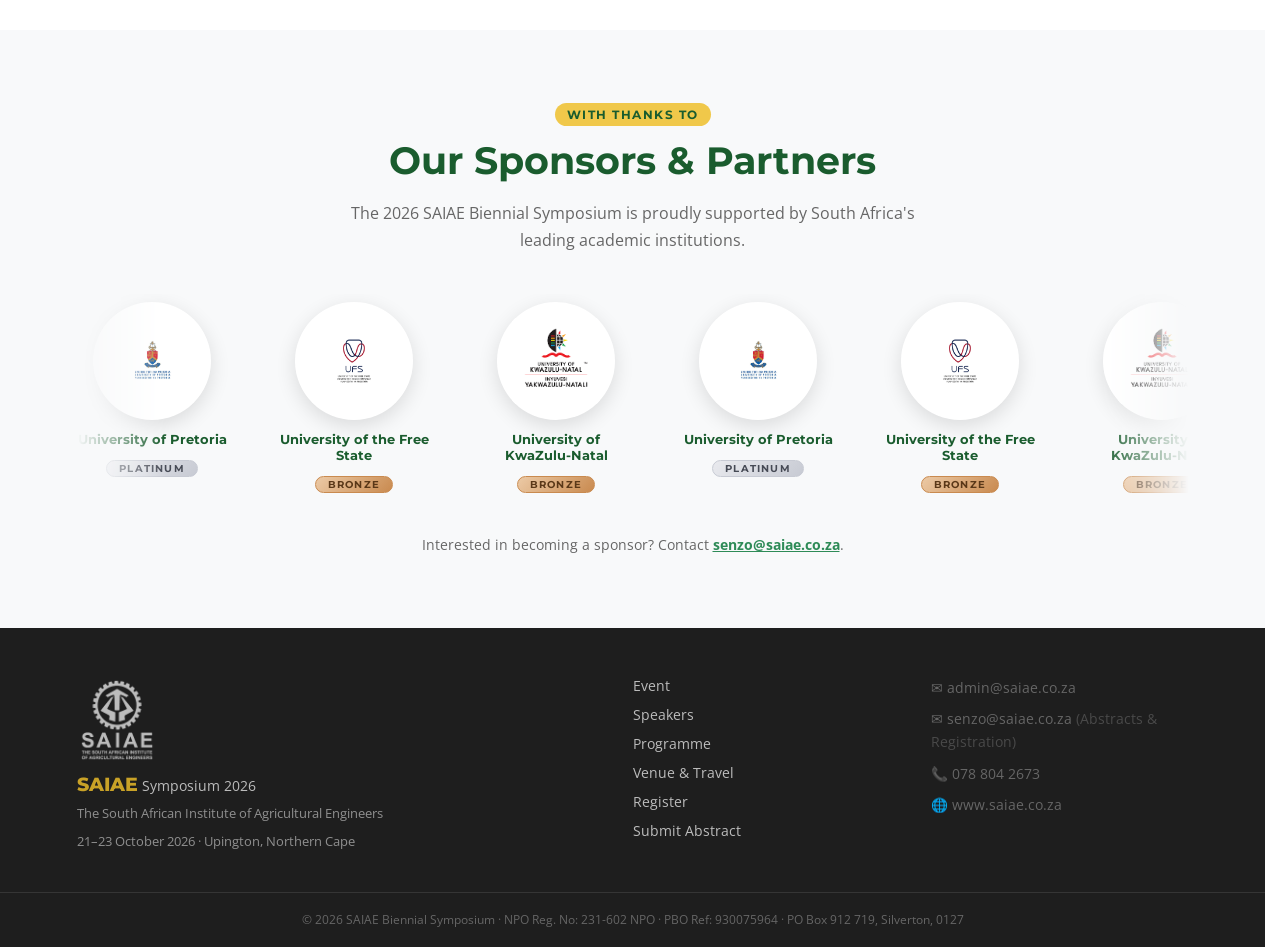
==== commit cbbd8337: "speakers and sponsors images added, and minor changes to the index.html, speakers.html, css/styles.c" ====
--- a/index.html
+++ b/index.html
@@ -154,6 +154,39 @@
     </div>
   </section>
 
+  <!-- SPONSORS -->
+  <section class="section bg-light">
+    <div class="container">
+      <div style="text-align:center; margin-bottom:8px;">
+        <span class="section-tag">With Thanks To</span>
+        <h2 style="color:var(--green-dark);">Our Sponsors &amp; Partners</h2>
+        <p style="max-width:620px; margin:8px auto 0;">The 2026 SAIAE Biennial Symposium is proudly supported by South Africa's leading academic institutions.</p>
+      </div>
+
+      <div class="sponsor-marquee" aria-label="Our sponsors, scrolling">
+        <div class="sponsor-track">
+          <div class="sponsor-item">
+            <div class="sponsor-logo"><img src="images/sponsors/university-of-pretoria.jpg" alt="University of Pretoria" /></div>
+            <span class="sponsor-name">University of Pretoria</span>
+            <span class="sponsor-tier-tag tier-platinum">Platinum</span>
+          </div>
+          <div class="sponsor-item">
+            <div class="sponsor-logo"><img src="images/sponsors/university-of-the-free-state.png" alt="University of the Free State" /></div>
+            <span class="sponsor-name">University of the Free State</span>
+            <span class="sponsor-tier-tag tier-bronze">Bronze</span>
+          </div>
+          <div class="sponsor-item">
+            <div class="sponsor-logo"><img src="images/sponsors/university-of-kwazulu-natal.png" alt="University of KwaZulu-Natal" /></div>
+            <span class="sponsor-name">University of KwaZulu-Natal</span>
+            <span class="sponsor-tier-tag tier-bronze">Bronze</span>
+          </div>
+        </div>
+      </div>
+
+      <p style="text-align:center; margin-top:32px; font-size:.85rem; color:var(--text-muted);">Interested in becoming a sponsor? Contact <a href="mailto:senzo@saiae.co.za" style="color:var(--green-mid); font-weight:700;">senzo@saiae.co.za</a>.</p>
+    </div>
+  </section>
+
   <!-- FOOTER -->
   <footer class="footer">
     <div class="container footer-inner">
--- a/css/styles.css
+++ b/css/styles.css
@@ -767,6 +767,73 @@
   line-height: 1.4;
 }
 
+/* ---- SPONSORS (scrolling marquee) ---- */
+.sponsor-marquee {
+  overflow: hidden;
+  width: 100%;
+  margin-top: 40px;
+  padding: 8px 0;
+  -webkit-mask-image: linear-gradient(90deg, transparent, #000 8%, #000 92%, transparent);
+          mask-image: linear-gradient(90deg, transparent, #000 8%, #000 92%, transparent);
+}
+.sponsor-track {
+  display: flex;
+  align-items: flex-start;
+  width: max-content;
+  will-change: transform;
+  animation: sponsor-scroll 30s linear infinite;
+}
+.sponsor-marquee:hover .sponsor-track { animation-play-state: paused; }
+@keyframes sponsor-scroll {
+  from { transform: translateX(0); }
+  to   { transform: translateX(-50%); }
+}
+.sponsor-item {
+  flex: 0 0 auto;
+  width: 150px;
+  margin-right: 52px;
+  display: flex;
+  flex-direction: column;
+  align-items: center;
+  text-align: center;
+  gap: 12px;
+}
+.sponsor-logo {
+  width: 118px;
+  height: 118px;
+  border-radius: 50%;
+  background: #fff;
+  box-shadow: 0 6px 20px rgba(0,0,0,.12);
+  display: flex;
+  align-items: center;
+  justify-content: center;
+  overflow: hidden;
+  transition: transform .25s;
+}
+.sponsor-item:hover .sponsor-logo { transform: scale(1.06); }
+.sponsor-logo img { max-width: 74%; max-height: 74%; object-fit: contain; }
+.sponsor-name {
+  font-family: var(--font-head);
+  font-weight: 700;
+  font-size: .8rem;
+  line-height: 1.25;
+  color: var(--green-dark);
+}
+.sponsor-tier-tag {
+  font-family: var(--font-head);
+  font-weight: 700;
+  font-size: .6rem;
+  letter-spacing: 1.2px;
+  text-transform: uppercase;
+  padding: 2px 12px;
+  border-radius: 20px;
+}
+.tier-platinum { background: linear-gradient(135deg, #e9eaee, #c7cad3); color: #464a55; border: 1px solid #c7cad3; }
+.tier-bronze   { background: linear-gradient(135deg, #eccaa6, #c98a4f); color: #5a3818; border: 1px solid #c98a4f; }
+@media (prefers-reduced-motion: reduce) {
+  .sponsor-track { animation: none; flex-wrap: wrap; justify-content: center; width: 100%; }
+}
+
 /* ---- FEE TABLE ---- */
 .table-scroll { overflow-x: auto; border-radius: var(--radius); box-shadow: var(--shadow); }
 .fee-table {
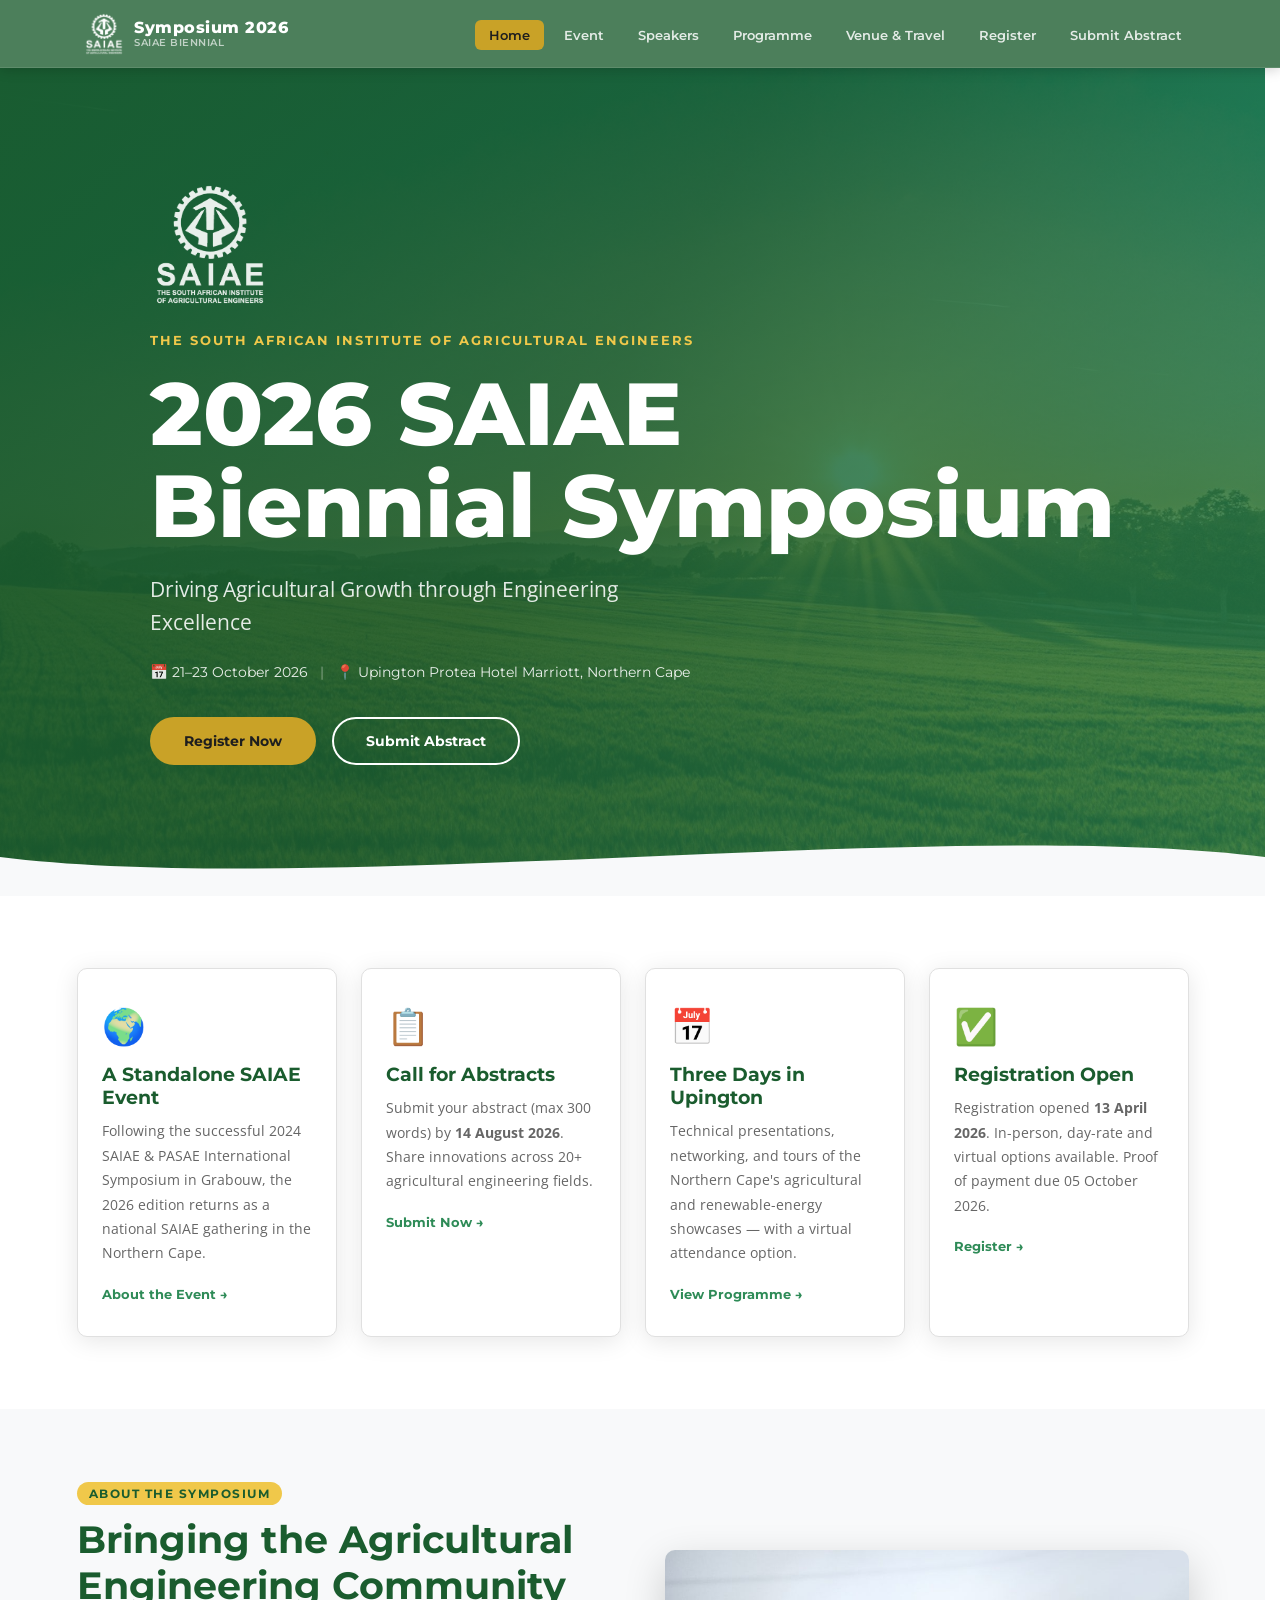
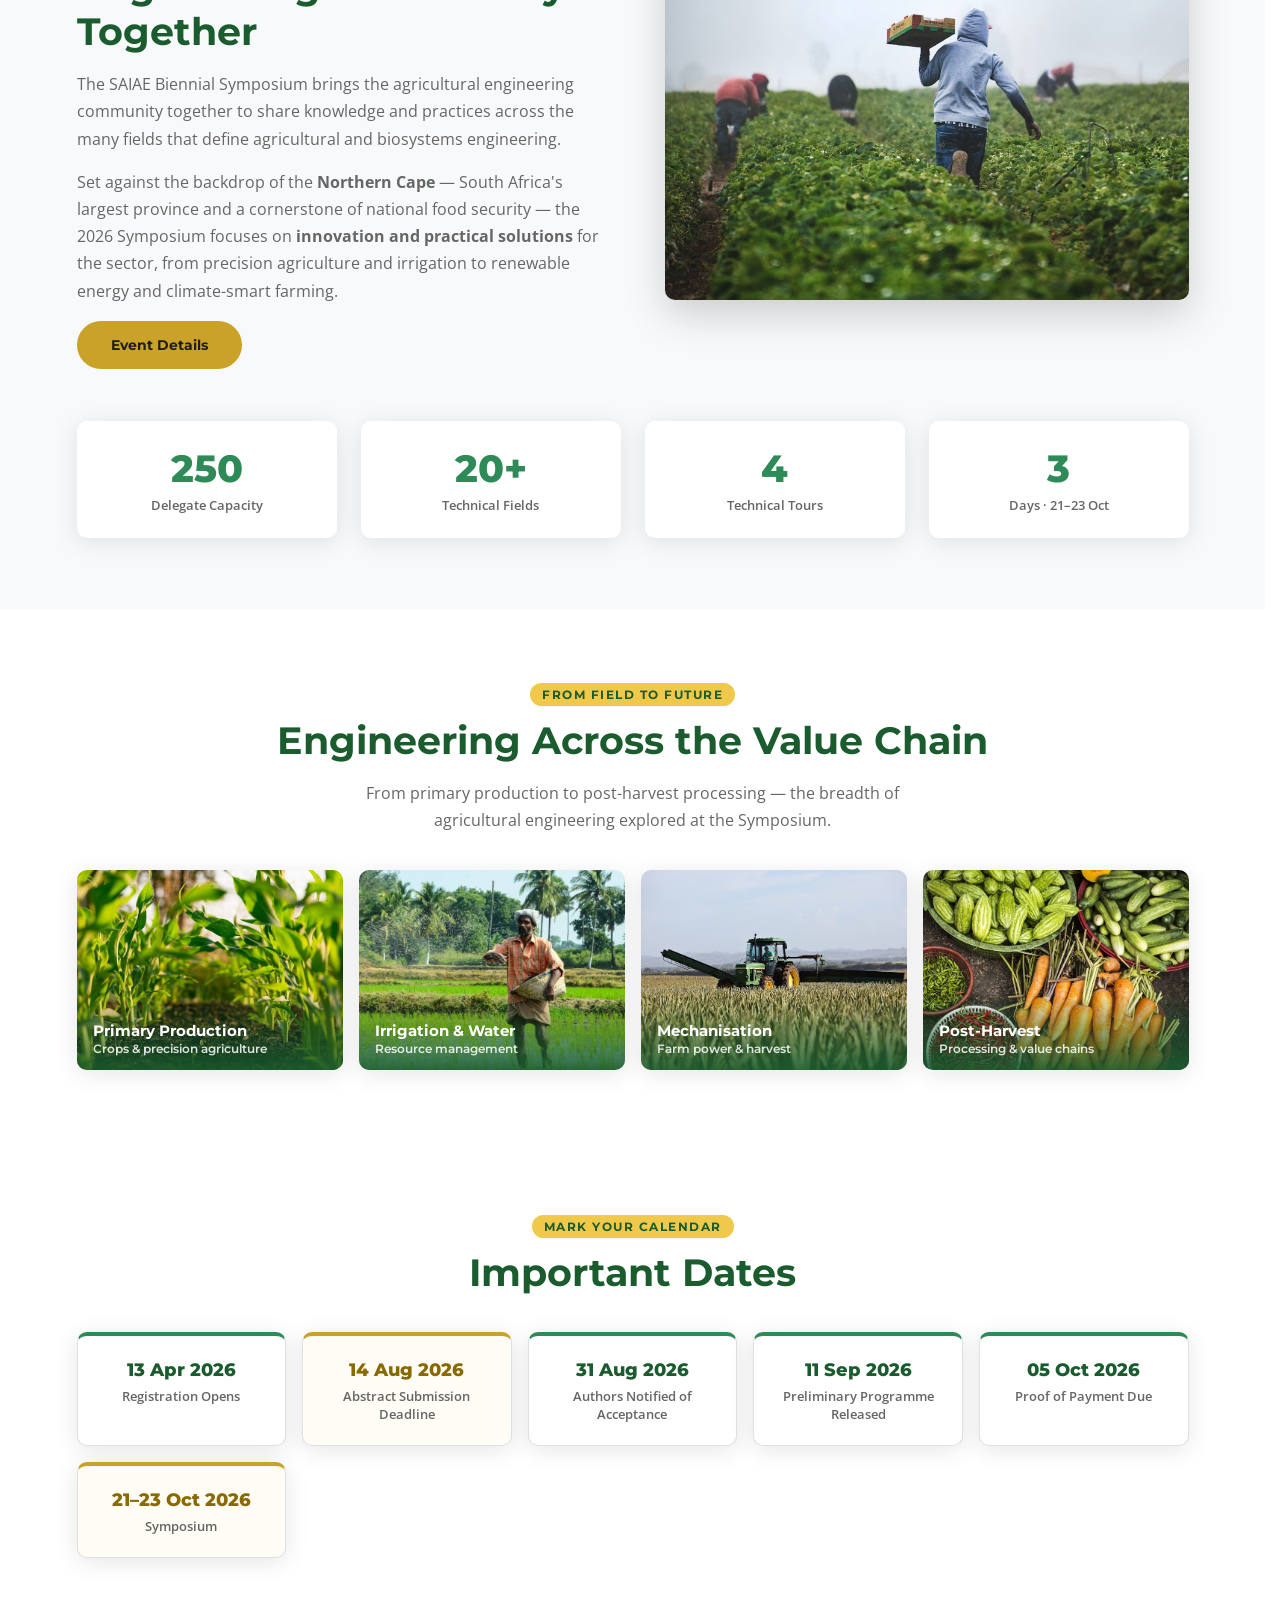
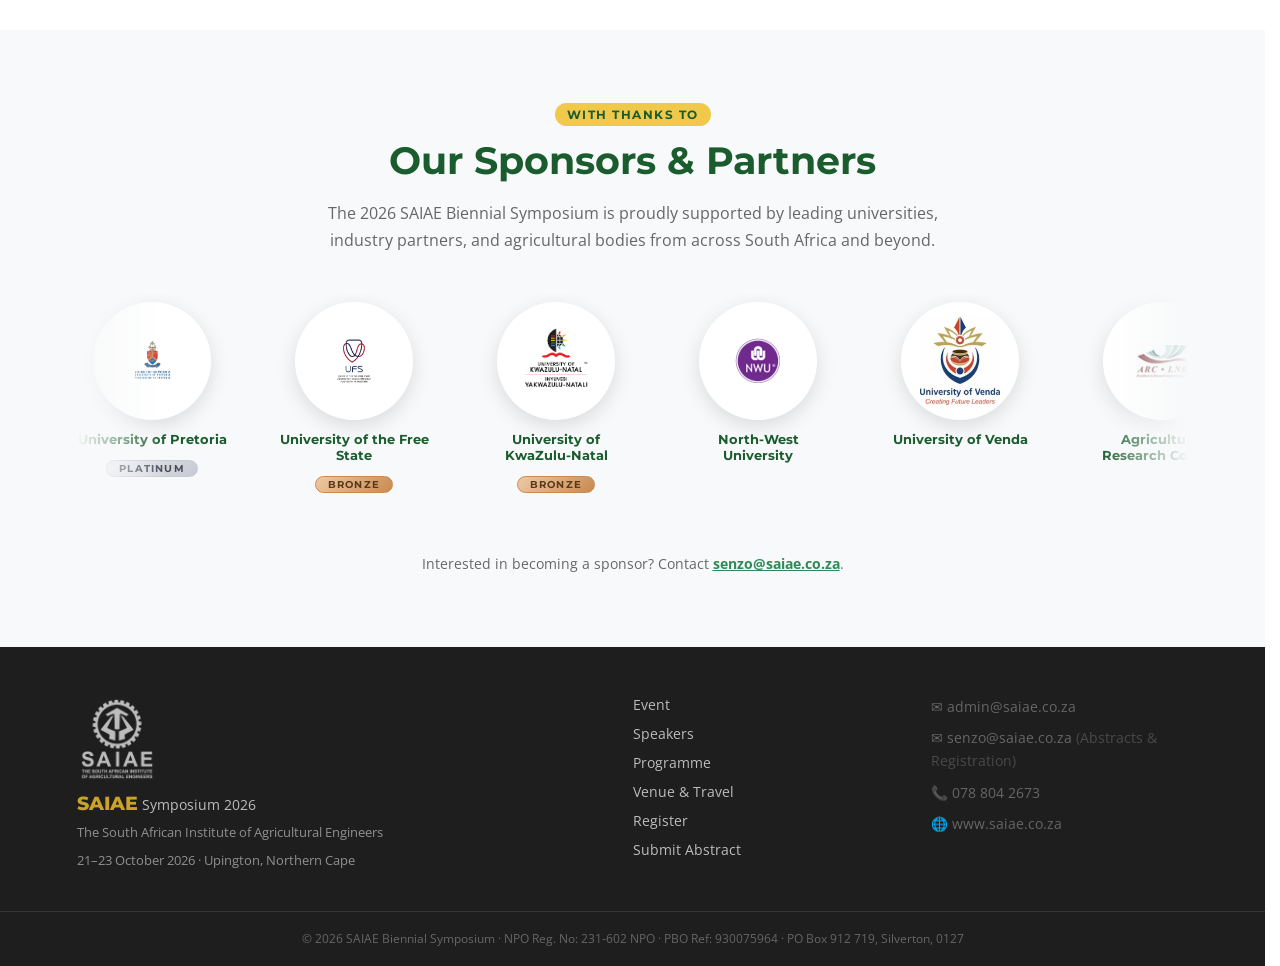
==== commit e5396671: "new sponsors added" ====
--- a/index.html
+++ b/index.html
@@ -160,7 +160,7 @@
       <div style="text-align:center; margin-bottom:8px;">
         <span class="section-tag">With Thanks To</span>
         <h2 style="color:var(--green-dark);">Our Sponsors &amp; Partners</h2>
-        <p style="max-width:620px; margin:8px auto 0;">The 2026 SAIAE Biennial Symposium is proudly supported by South Africa's leading academic institutions.</p>
+        <p style="max-width:620px; margin:8px auto 0;">The 2026 SAIAE Biennial Symposium is proudly supported by leading universities, industry partners, and agricultural bodies from across South Africa and beyond.</p>
       </div>
 
       <div class="sponsor-marquee" aria-label="Our sponsors, scrolling">
@@ -179,6 +179,58 @@
             <div class="sponsor-logo"><img src="images/sponsors/university-of-kwazulu-natal.png" alt="University of KwaZulu-Natal" /></div>
             <span class="sponsor-name">University of KwaZulu-Natal</span>
             <span class="sponsor-tier-tag tier-bronze">Bronze</span>
+          </div>
+          <div class="sponsor-item">
+            <div class="sponsor-logo"><img src="images/sponsors/north-west-university.png" alt="North-West University" /></div>
+            <span class="sponsor-name">North-West University</span>
+          </div>
+          <div class="sponsor-item">
+            <div class="sponsor-logo"><img src="images/sponsors/university-of-venda.jpg" alt="University of Venda" /></div>
+            <span class="sponsor-name">University of Venda</span>
+          </div>
+          <div class="sponsor-item">
+            <div class="sponsor-logo"><img src="images/sponsors/agricultural-research-council.jpg" alt="Agricultural Research Council" /></div>
+            <span class="sponsor-name">Agricultural Research Council</span>
+          </div>
+          <div class="sponsor-item">
+            <div class="sponsor-logo"><img src="images/sponsors/karsten-group.png" alt="Karsten Group" /></div>
+            <span class="sponsor-name">Karsten Group</span>
+          </div>
+          <div class="sponsor-item">
+            <div class="sponsor-logo"><img src="images/sponsors/peppadew.png" alt="Peppadew (Pty) Ltd" /></div>
+            <span class="sponsor-name">Peppadew (Pty) Ltd</span>
+          </div>
+          <div class="sponsor-item">
+            <div class="sponsor-logo"><img src="images/sponsors/pan-african-society-agric-eng.jpg" alt="Pan African Society for Agricultural Engineering" /></div>
+            <span class="sponsor-name">Pan African Society for Agricultural Engineering</span>
+          </div>
+          <div class="sponsor-item">
+            <div class="sponsor-logo"><img src="images/sponsors/international-commission-agric-biosystems.jpg" alt="International Commission of Agricultural and Biosystems Engineering" /></div>
+            <span class="sponsor-name">International Commission of Agricultural &amp; Biosystems Engineering</span>
+          </div>
+          <div class="sponsor-item">
+            <div class="sponsor-logo"><img src="images/sponsors/sancold.jpg" alt="South African National Committee on Large Dams" /></div>
+            <span class="sponsor-name">South African National Committee on Large Dams</span>
+          </div>
+          <div class="sponsor-item">
+            <div class="sponsor-logo"><img src="images/sponsors/sa-sugar-technologists.jpg" alt="South African Sugar Technologists' Association" /></div>
+            <span class="sponsor-name">South African Sugar Technologists' Association</span>
+          </div>
+          <div class="sponsor-item">
+            <div class="sponsor-logo"><img src="images/sponsors/fort-cox-agriculture-forestry.png" alt="Fort Cox Agriculture and Forestry Institute" /></div>
+            <span class="sponsor-name">Fort Cox Agriculture &amp; Forestry Institute</span>
+          </div>
+          <div class="sponsor-item">
+            <div class="sponsor-logo"><img src="images/sponsors/engineers-without-borders-sa.png" alt="Engineers Without Borders South Africa" /></div>
+            <span class="sponsor-name">Engineers Without Borders South Africa</span>
+          </div>
+          <div class="sponsor-item">
+            <div class="sponsor-logo"><img src="images/sponsors/northern-cape-economic-development.png" alt="Northern Cape Economic Development, Trade and Investment Promotion Agency" /></div>
+            <span class="sponsor-name">Northern Cape Economic Development, Trade &amp; Investment Promotion Agency</span>
+          </div>
+          <div class="sponsor-item">
+            <div class="sponsor-logo"><img src="images/sponsors/sa-tourism.png" alt="SA Tourism" /></div>
+            <span class="sponsor-name">SA Tourism</span>
           </div>
         </div>
       </div>
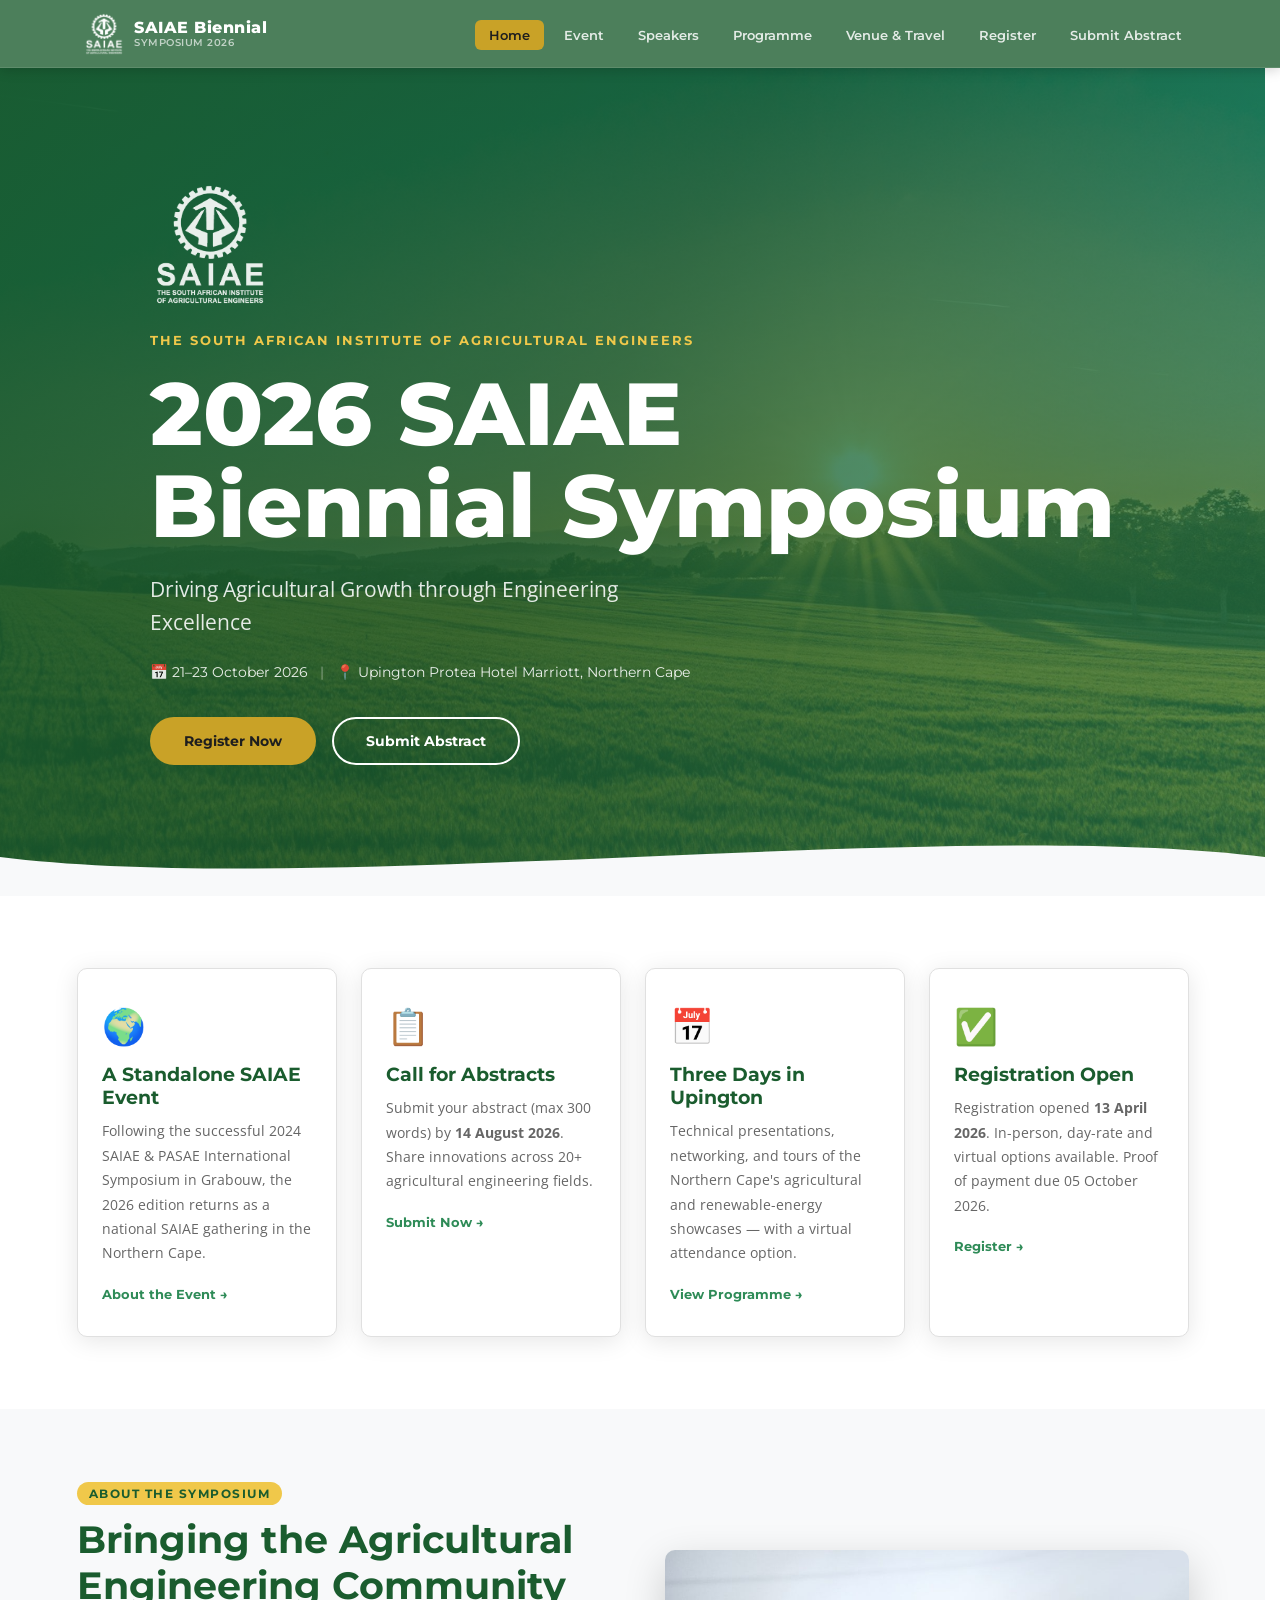
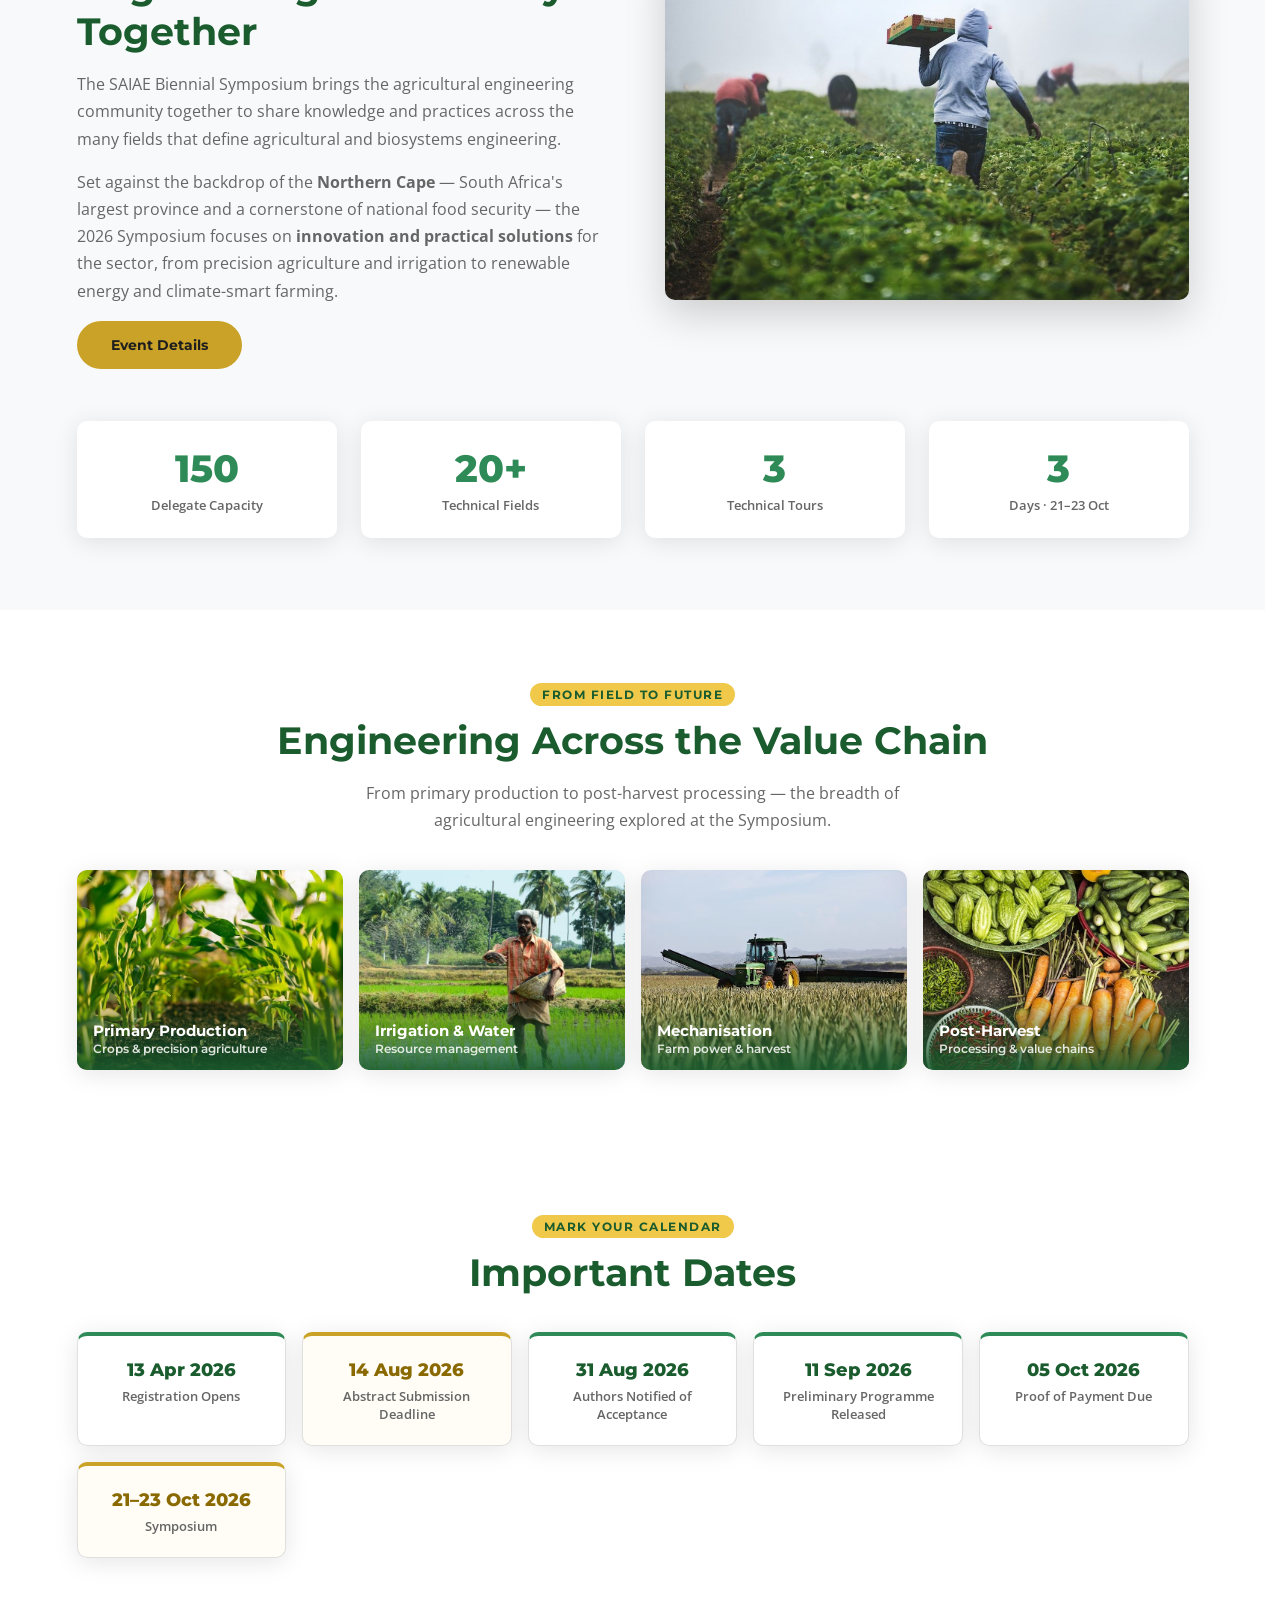
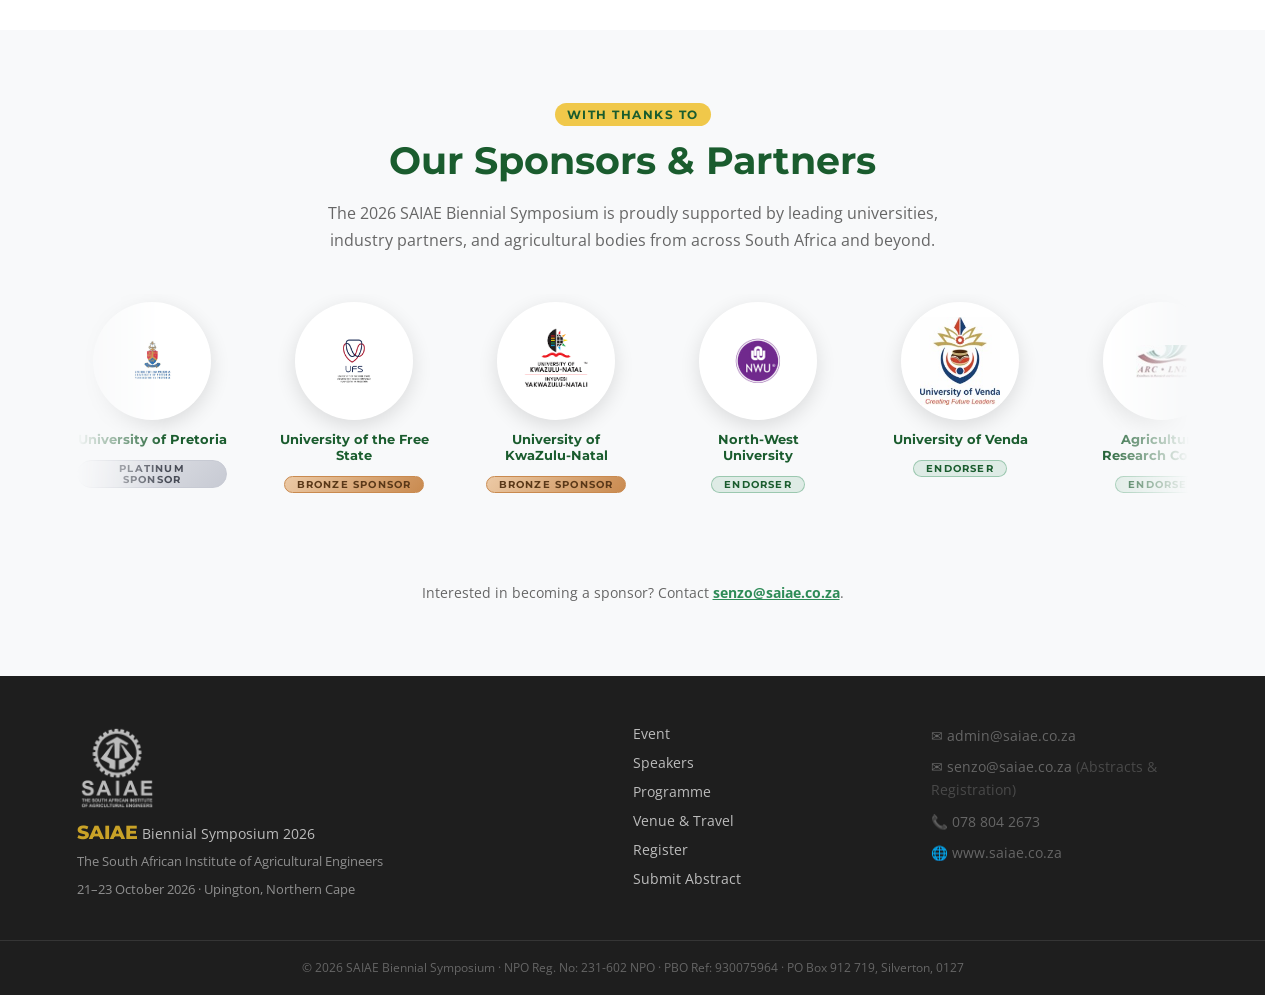
==== commit e7a1eb06: "more changes" ====
--- a/index.html
+++ b/index.html
@@ -17,7 +17,7 @@
     <div class="nav-inner container">
       <a href="index.html" class="nav-logo">
         <img src="images/saiae-logo-white.png" alt="SAIAE Logo" class="nav-logo-img" />
-        <span class="nav-logo-text">Symposium 2026<small>SAIAE Biennial</small></span>
+        <span class="nav-logo-text">SAIAE Biennial<small>Symposium 2026</small></span>
       </a>
       <button class="nav-toggle" aria-label="Toggle menu">&#9776;</button>
       <ul class="nav-links">
@@ -100,9 +100,9 @@
       </div>
     </div>
     <div class="container about-stats">
-      <div class="stat"><span class="stat-number">250</span><span class="stat-label">Delegate Capacity</span></div>
+      <div class="stat"><span class="stat-number">150</span><span class="stat-label">Delegate Capacity</span></div>
       <div class="stat"><span class="stat-number">20+</span><span class="stat-label">Technical Fields</span></div>
-      <div class="stat"><span class="stat-number">4</span><span class="stat-label">Technical Tours</span></div>
+      <div class="stat"><span class="stat-number">3</span><span class="stat-label">Technical Tours</span></div>
       <div class="stat"><span class="stat-number">3</span><span class="stat-label">Days · 21–23 Oct</span></div>
     </div>
   </section>
@@ -168,69 +168,82 @@
           <div class="sponsor-item">
             <div class="sponsor-logo"><img src="images/sponsors/university-of-pretoria.jpg" alt="University of Pretoria" /></div>
             <span class="sponsor-name">University of Pretoria</span>
-            <span class="sponsor-tier-tag tier-platinum">Platinum</span>
+            <span class="sponsor-tier-tag tier-platinum">Platinum Sponsor</span>
           </div>
           <div class="sponsor-item">
             <div class="sponsor-logo"><img src="images/sponsors/university-of-the-free-state.png" alt="University of the Free State" /></div>
             <span class="sponsor-name">University of the Free State</span>
-            <span class="sponsor-tier-tag tier-bronze">Bronze</span>
+            <span class="sponsor-tier-tag tier-bronze">Bronze Sponsor</span>
           </div>
           <div class="sponsor-item">
             <div class="sponsor-logo"><img src="images/sponsors/university-of-kwazulu-natal.png" alt="University of KwaZulu-Natal" /></div>
             <span class="sponsor-name">University of KwaZulu-Natal</span>
-            <span class="sponsor-tier-tag tier-bronze">Bronze</span>
+            <span class="sponsor-tier-tag tier-bronze">Bronze Sponsor</span>
           </div>
           <div class="sponsor-item">
             <div class="sponsor-logo"><img src="images/sponsors/north-west-university.png" alt="North-West University" /></div>
             <span class="sponsor-name">North-West University</span>
+            <span class="sponsor-tier-tag tier-endorser">Endorser</span>
           </div>
           <div class="sponsor-item">
             <div class="sponsor-logo"><img src="images/sponsors/university-of-venda.jpg" alt="University of Venda" /></div>
             <span class="sponsor-name">University of Venda</span>
+            <span class="sponsor-tier-tag tier-endorser">Endorser</span>
           </div>
           <div class="sponsor-item">
             <div class="sponsor-logo"><img src="images/sponsors/agricultural-research-council.jpg" alt="Agricultural Research Council" /></div>
             <span class="sponsor-name">Agricultural Research Council</span>
+            <span class="sponsor-tier-tag tier-endorser">Endorser</span>
           </div>
           <div class="sponsor-item">
             <div class="sponsor-logo"><img src="images/sponsors/karsten-group.png" alt="Karsten Group" /></div>
             <span class="sponsor-name">Karsten Group</span>
+            <span class="sponsor-tier-tag tier-endorser">Endorser</span>
           </div>
           <div class="sponsor-item">
             <div class="sponsor-logo"><img src="images/sponsors/peppadew.png" alt="Peppadew (Pty) Ltd" /></div>
             <span class="sponsor-name">Peppadew (Pty) Ltd</span>
+            <span class="sponsor-tier-tag tier-endorser">Endorser</span>
           </div>
           <div class="sponsor-item">
             <div class="sponsor-logo"><img src="images/sponsors/pan-african-society-agric-eng.jpg" alt="Pan African Society for Agricultural Engineering" /></div>
             <span class="sponsor-name">Pan African Society for Agricultural Engineering</span>
+            <span class="sponsor-tier-tag tier-endorser">Endorser</span>
           </div>
           <div class="sponsor-item">
             <div class="sponsor-logo"><img src="images/sponsors/international-commission-agric-biosystems.jpg" alt="International Commission of Agricultural and Biosystems Engineering" /></div>
             <span class="sponsor-name">International Commission of Agricultural &amp; Biosystems Engineering</span>
+            <span class="sponsor-tier-tag tier-endorser">Endorser</span>
           </div>
           <div class="sponsor-item">
             <div class="sponsor-logo"><img src="images/sponsors/sancold.jpg" alt="South African National Committee on Large Dams" /></div>
             <span class="sponsor-name">South African National Committee on Large Dams</span>
+            <span class="sponsor-tier-tag tier-endorser">Endorser</span>
           </div>
           <div class="sponsor-item">
             <div class="sponsor-logo"><img src="images/sponsors/sa-sugar-technologists.jpg" alt="South African Sugar Technologists' Association" /></div>
             <span class="sponsor-name">South African Sugar Technologists' Association</span>
+            <span class="sponsor-tier-tag tier-endorser">Endorser</span>
           </div>
           <div class="sponsor-item">
             <div class="sponsor-logo"><img src="images/sponsors/fort-cox-agriculture-forestry.png" alt="Fort Cox Agriculture and Forestry Institute" /></div>
             <span class="sponsor-name">Fort Cox Agriculture &amp; Forestry Institute</span>
+            <span class="sponsor-tier-tag tier-endorser">Endorser</span>
           </div>
           <div class="sponsor-item">
             <div class="sponsor-logo"><img src="images/sponsors/engineers-without-borders-sa.png" alt="Engineers Without Borders South Africa" /></div>
             <span class="sponsor-name">Engineers Without Borders South Africa</span>
+            <span class="sponsor-tier-tag tier-endorser">Endorser</span>
           </div>
           <div class="sponsor-item">
             <div class="sponsor-logo"><img src="images/sponsors/northern-cape-economic-development.png" alt="Northern Cape Economic Development, Trade and Investment Promotion Agency" /></div>
             <span class="sponsor-name">Northern Cape Economic Development, Trade &amp; Investment Promotion Agency</span>
+            <span class="sponsor-tier-tag tier-endorser">Endorser</span>
           </div>
           <div class="sponsor-item">
             <div class="sponsor-logo"><img src="images/sponsors/sa-tourism.png" alt="SA Tourism" /></div>
             <span class="sponsor-name">SA Tourism</span>
+            <span class="sponsor-tier-tag tier-endorser">Endorser</span>
           </div>
         </div>
       </div>
@@ -244,7 +257,7 @@
     <div class="container footer-inner">
       <div class="footer-brand">
         <img src="images/saiae-logo-white.png" alt="SAIAE Logo" class="footer-logo-img" />
-        <span class="logo-accent">SAIAE</span> Symposium 2026
+        <span class="logo-accent">SAIAE</span> Biennial Symposium 2026
         <p>The South African Institute of Agricultural Engineers</p>
         <p style="margin-top:6px;">21–23 October 2026 · Upington, Northern Cape</p>
       </div>
--- a/css/styles.css
+++ b/css/styles.css
@@ -183,7 +183,7 @@
   content: '';
   position: absolute; inset: 0;
   background: url('../images/hero-bg.jpg') center/cover no-repeat;
-  opacity: .45;
+  opacity: .65;
 }
 .hero-overlay { position: absolute; inset: 0; background: linear-gradient(120deg, rgba(26,92,46,.92) 0%, rgba(26,92,46,.74) 45%, rgba(46,139,87,.52) 100%); }
 .hero-content {
@@ -830,6 +830,7 @@
 }
 .tier-platinum { background: linear-gradient(135deg, #e9eaee, #c7cad3); color: #464a55; border: 1px solid #c7cad3; }
 .tier-bronze   { background: linear-gradient(135deg, #eccaa6, #c98a4f); color: #5a3818; border: 1px solid #c98a4f; }
+.tier-endorser { background: rgba(46,139,87,.12); color: var(--green-dark); border: 1px solid rgba(46,139,87,.38); }
 @media (prefers-reduced-motion: reduce) {
   .sponsor-track { animation: none; flex-wrap: wrap; justify-content: center; width: 100%; }
 }
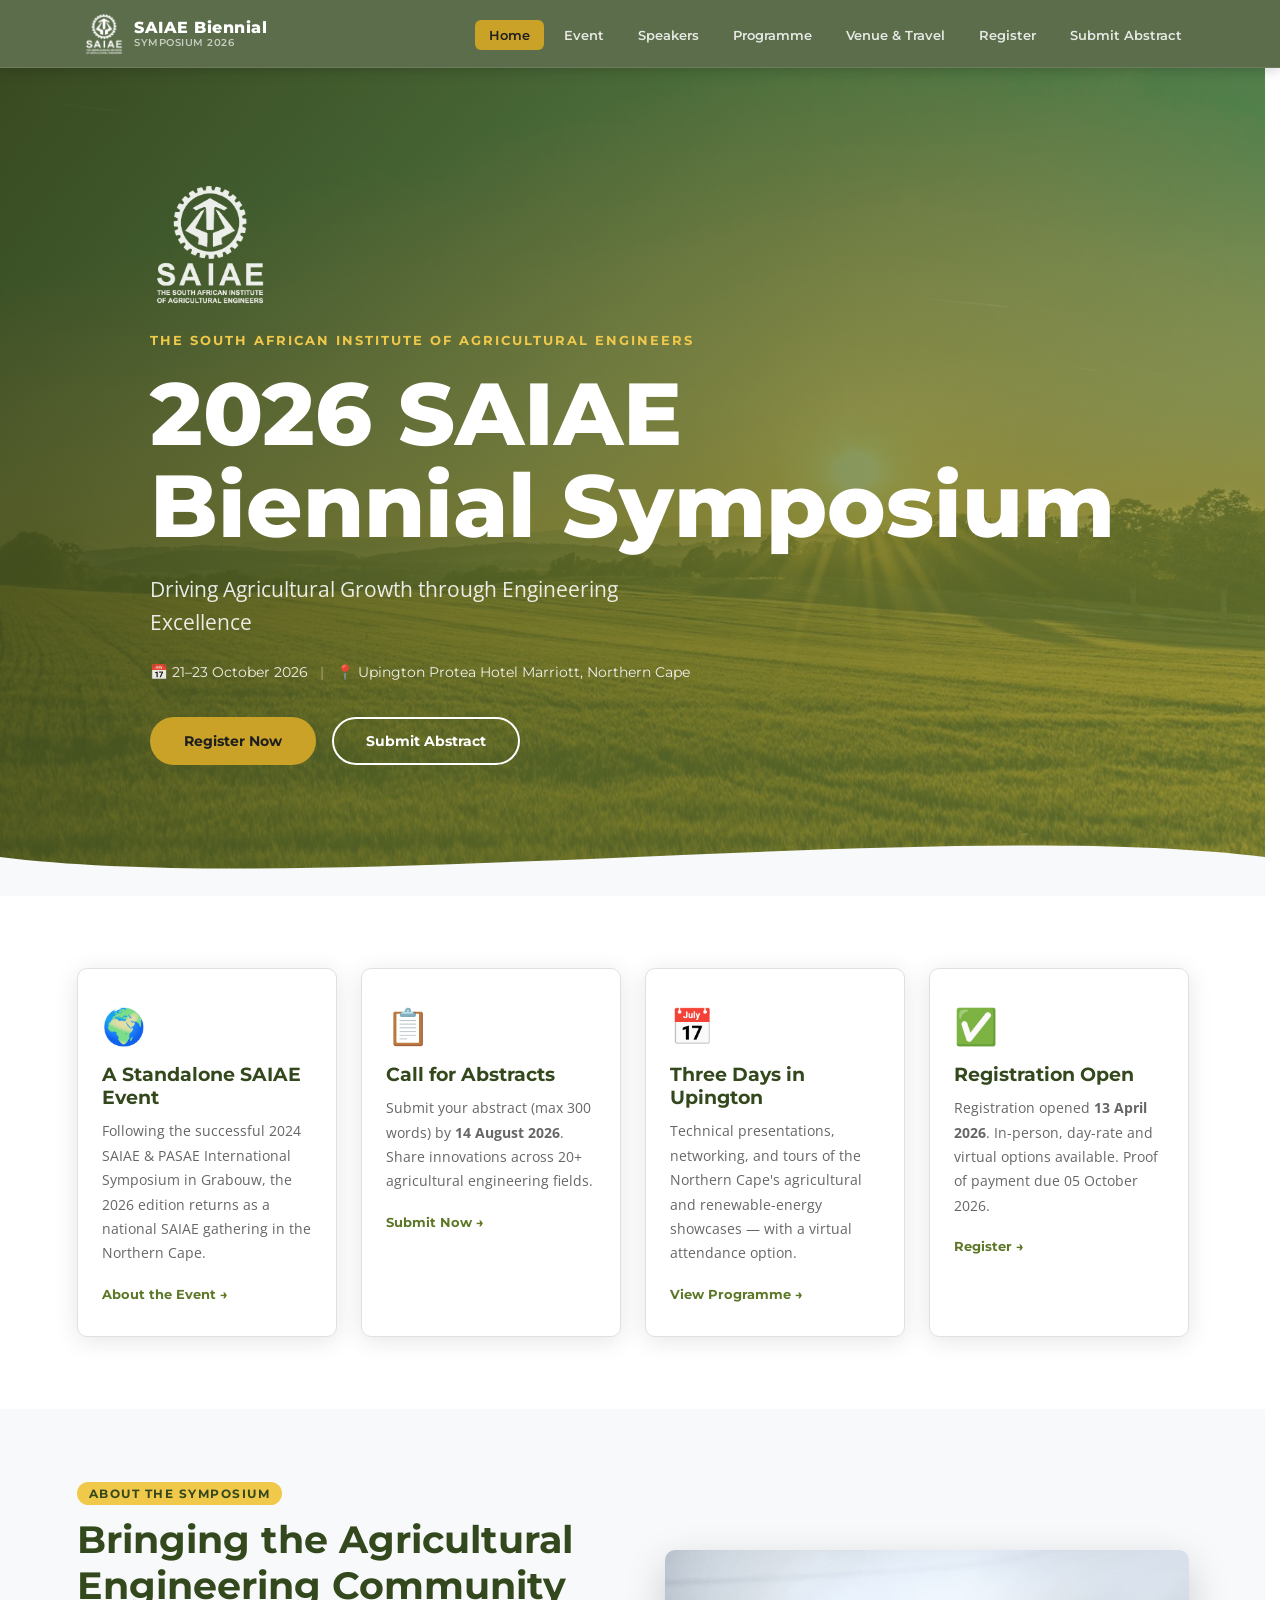
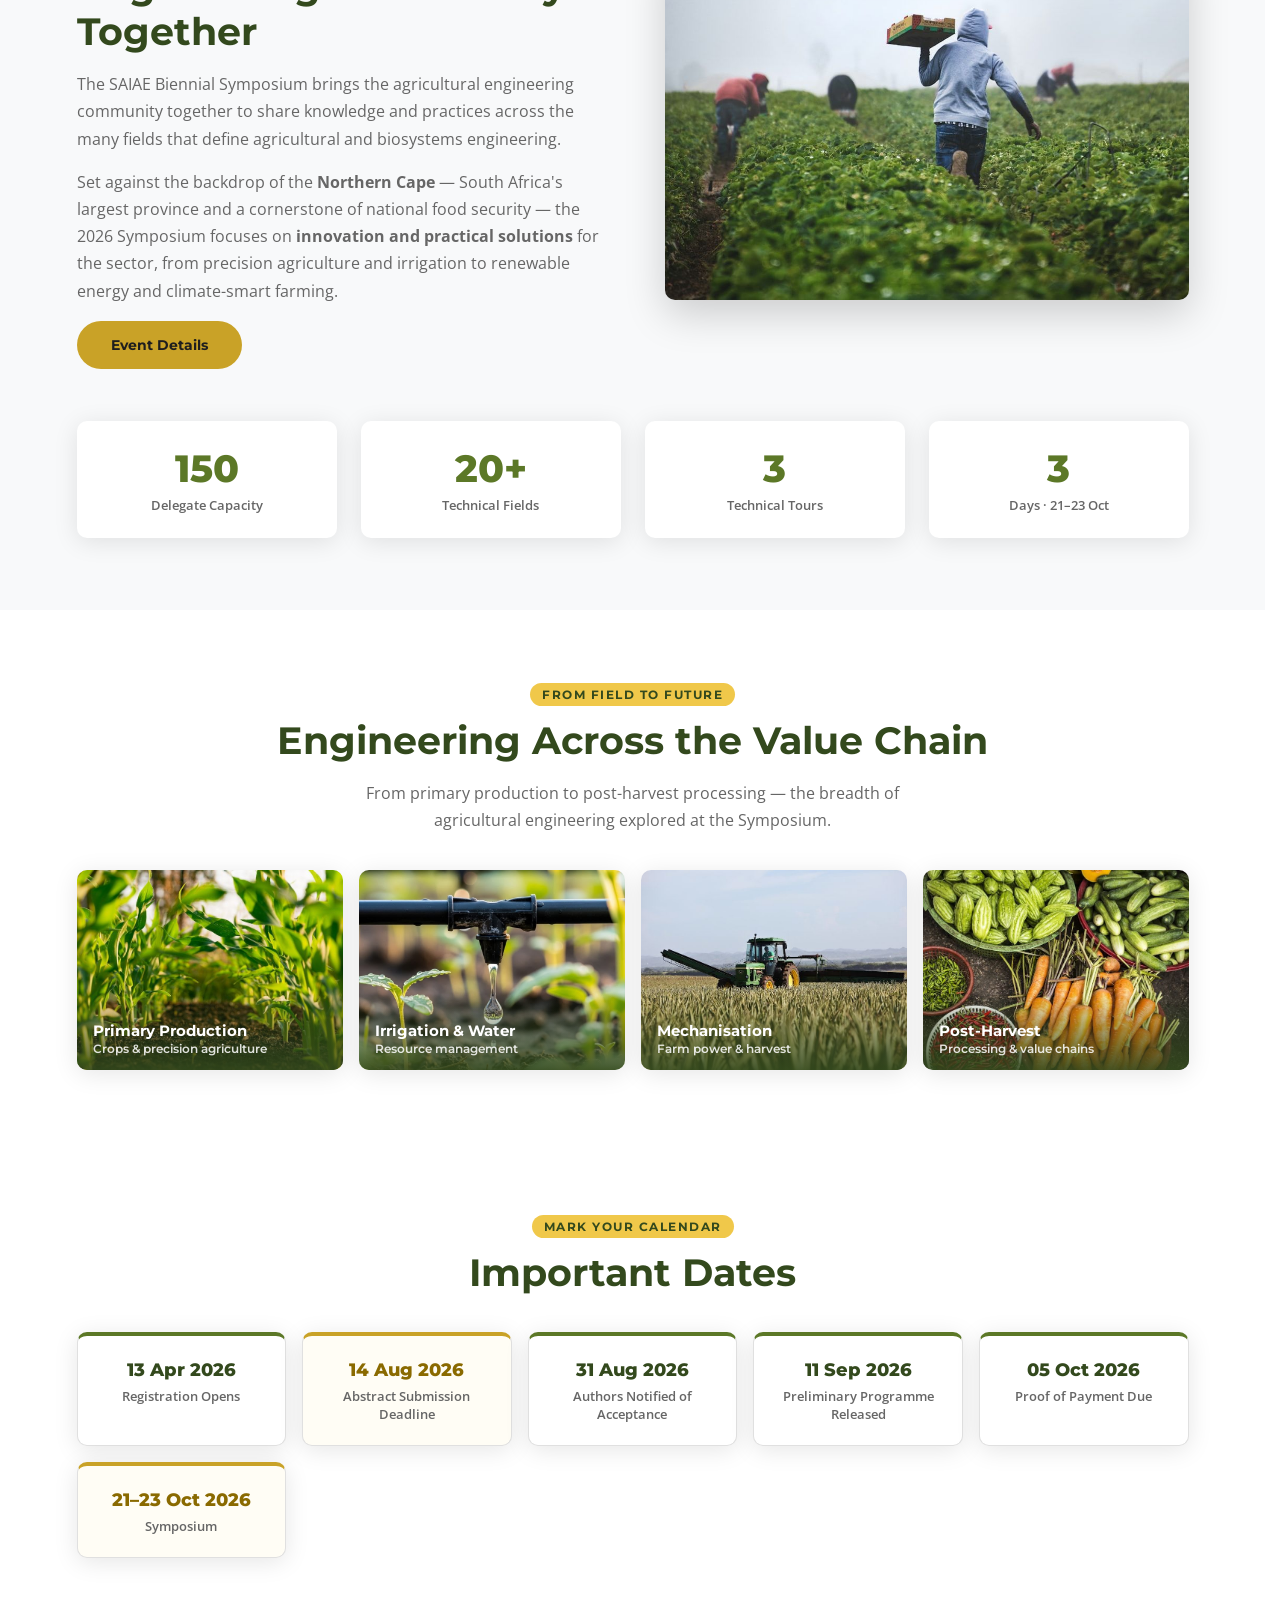
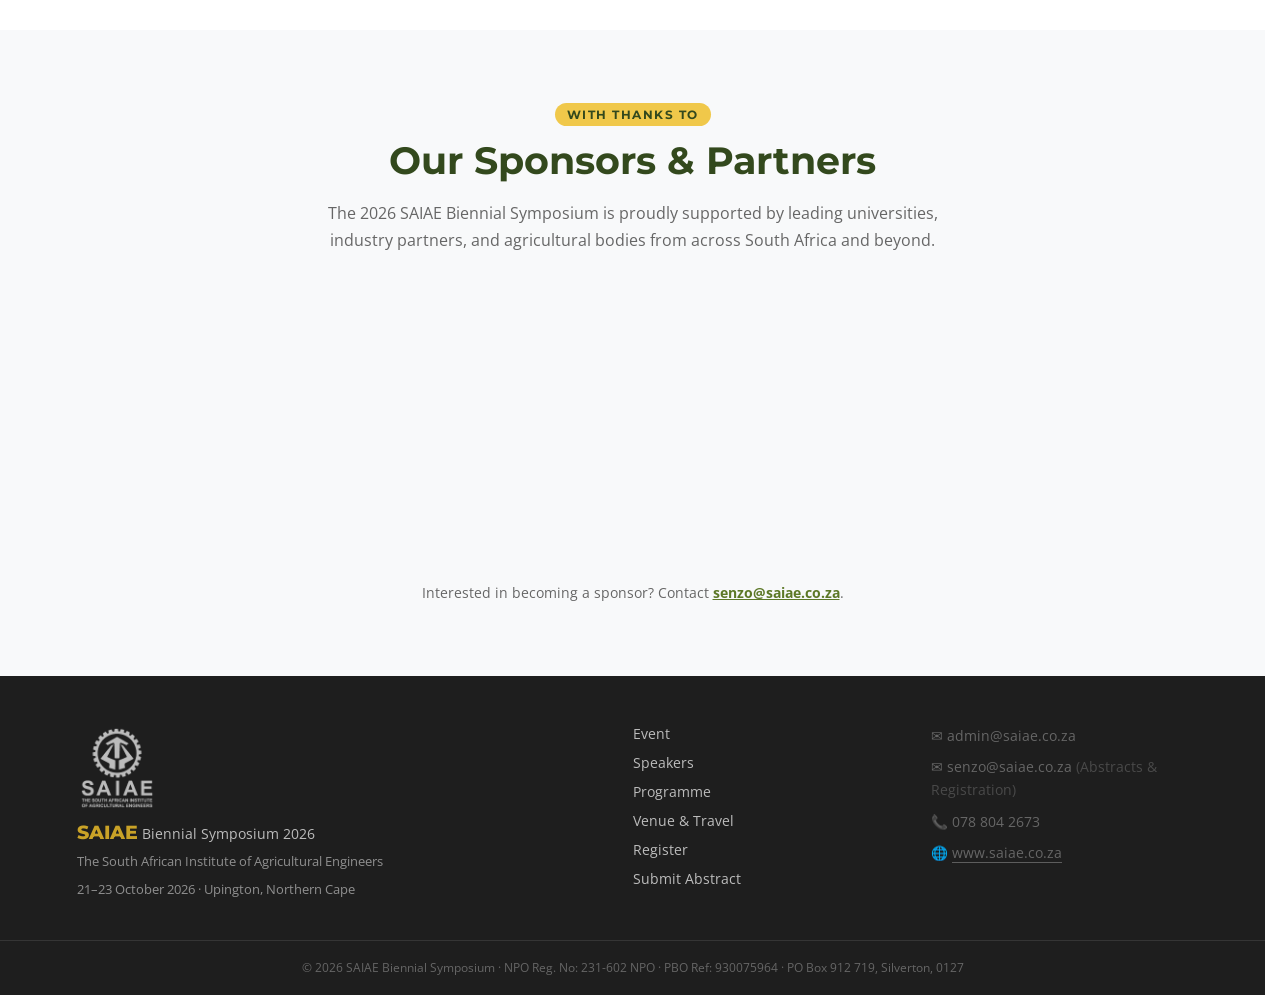
==== commit 55fb2ee7: "color commit" ====
--- a/index.html
+++ b/index.html
@@ -121,7 +121,7 @@
           <figcaption>Primary Production<small>Crops &amp; precision agriculture</small></figcaption>
         </figure>
         <figure class="gallery-item">
-          <img src="images/gallery-water.jpg" alt="Farmer working in an irrigated field" loading="lazy" />
+          <img src="images/WhatsApp Image 2026-07-08 at 4.08.55 PM.jpeg" alt="Farmer working in an irrigated field" loading="lazy" />
           <figcaption>Irrigation &amp; Water<small>Resource management</small></figcaption>
         </figure>
         <figure class="gallery-item">
@@ -273,7 +273,7 @@
         <p>&#9993; admin@saiae.co.za</p>
         <p>&#9993; senzo@saiae.co.za <span style="opacity:.6;">(Abstracts &amp; Registration)</span></p>
         <p>&#128222; 078 804 2673</p>
-        <p>&#127760; www.saiae.co.za</p>
+        <p>&#127760; <a href="https://saiae.co.za/" target="_blank" rel="noopener">www.saiae.co.za</a></p>
       </div>
     </div>
     <div class="footer-bottom">
--- a/css/styles.css
+++ b/css/styles.css
@@ -3,9 +3,9 @@
    ============================================= */
 
 :root {
-  --green-dark:   #1a5c2e;
-  --green-mid:    #2e8b57;
-  --green-light:  #4caf80;
+  --green-dark:   #33491d;
+  --green-mid:    #5c7827;
+  --green-light:  #8ebf3f;
   --gold:         #c9a227;
   --gold-light:   #f0c84a;
   --charcoal:     #1e1e1e;
@@ -113,7 +113,7 @@
 .navbar {
   position: fixed; top: 0; left: 0; right: 0;
   height: var(--nav-h);
-  background: rgba(26, 92, 46, 0.78);   /* --green-dark @ 78% — glassy */
+  background: rgba(51, 73, 29, 0.80);   /* --green-dark @ 78% — glassy */
   -webkit-backdrop-filter: blur(14px) saturate(150%);
   backdrop-filter: blur(14px) saturate(150%);
   border-bottom: 1px solid rgba(255,255,255,.10);
@@ -176,7 +176,7 @@
   position: relative;
   min-height: 92vh;
   display: flex; align-items: center;
-  background: linear-gradient(135deg, var(--green-dark) 0%, var(--green-mid) 60%, #1a7a42 100%);
+  background: linear-gradient(135deg, #4a5a22 0%, #7d943a 60%, #97af4d 100%);
   overflow: hidden;
 }
 .hero::before {
@@ -185,7 +185,7 @@
   background: url('../images/hero-bg.jpg') center/cover no-repeat;
   opacity: .65;
 }
-.hero-overlay { position: absolute; inset: 0; background: linear-gradient(120deg, rgba(26,92,46,.92) 0%, rgba(26,92,46,.74) 45%, rgba(46,139,87,.52) 100%); }
+.hero-overlay { position: absolute; inset: 0; background: linear-gradient(120deg, rgba(60,72,26,.90) 0%, rgba(92,110,42,.72) 45%, rgba(125,148,58,.50) 100%); }
 .hero-content {
   position: relative; z-index: 2;
   padding: 80px 24px 100px;
@@ -354,7 +354,7 @@
   font-family: var(--font-head);
   font-weight: 700;
   font-size: .92rem;
-  background: linear-gradient(transparent, rgba(26,92,46,.9));
+  background: linear-gradient(transparent, rgba(51,73,29,.9));
 }
 .gallery-item figcaption small {
   display: block;
@@ -366,7 +366,7 @@
 
 /* ---- PAGE HERO (inner pages) ---- */
 .page-hero {
-  background: linear-gradient(135deg, var(--green-dark), var(--green-mid));
+  background: linear-gradient(135deg, #3f4c1c 0%, #7d943a 100%);
   padding: 72px 24px 80px;
   text-align: center;
   position: relative;
@@ -402,7 +402,7 @@
 .event-body ul { padding-left: 20px; }
 .event-body ul li { margin-bottom: 8px; color: var(--text-muted); line-height: 1.6; }
 .event-sidebar .sidebar-card {
-  background: var(--green-dark);
+  background: linear-gradient(155deg, #3a4a1b 0%, #6a8030 100%);
   color: var(--white);
   border-radius: var(--radius);
   padding: 28px;
@@ -459,7 +459,7 @@
   display: inline-block;
 }
 .type-key   { background: rgba(201,162,39,.15); color: var(--gold); }
-.type-tech  { background: rgba(46,139,87,.15);  color: var(--green-mid); }
+.type-tech  { background: rgba(92,120,39,.15);  color: var(--green-mid); }
 .speaker-name  { font-size: 1.1rem; color: var(--green-dark); margin-bottom: 4px; }
 .speaker-title { font-size: .82rem; color: var(--text-muted); margin-bottom: 12px; }
 .speaker-topic {
@@ -509,7 +509,7 @@
 }
 .timetable-table th { font-family: var(--font-head); font-weight: 700; font-size: .8rem; letter-spacing: .5px; }
 .timetable-table tbody tr:nth-child(even) { background: var(--bg-light); }
-.timetable-table tbody tr:hover { background: rgba(46,139,87,.07); }
+.timetable-table tbody tr:hover { background: rgba(92,120,39,.07); }
 .timetable-table td:first-child {
   font-family: var(--font-head);
   font-weight: 700;
@@ -530,7 +530,7 @@
 }
 .type-plenary  { background: rgba(201,162,39,.2); color: #8a6a00; }
 .type-break    { background: rgba(100,100,100,.12); color: #666; }
-.type-workshop { background: rgba(46,139,87,.15); color: var(--green-mid); }
+.type-workshop { background: rgba(92,120,39,.15); color: var(--green-mid); }
 .type-social   { background: rgba(63,81,181,.12); color: #3f51b5; }
 
 /* ---- FORMS ---- */
@@ -581,7 +581,7 @@
 .form-group textarea:focus {
   outline: none;
   border-color: var(--green-mid);
-  box-shadow: 0 0 0 3px rgba(46,139,87,.15);
+  box-shadow: 0 0 0 3px rgba(92,120,39,.15);
 }
 .form-group textarea { resize: vertical; min-height: 110px; }
 .form-check { display: flex; align-items: flex-start; gap: 10px; margin-bottom: 18px; }
@@ -830,7 +830,7 @@
 }
 .tier-platinum { background: linear-gradient(135deg, #e9eaee, #c7cad3); color: #464a55; border: 1px solid #c7cad3; }
 .tier-bronze   { background: linear-gradient(135deg, #eccaa6, #c98a4f); color: #5a3818; border: 1px solid #c98a4f; }
-.tier-endorser { background: rgba(46,139,87,.12); color: var(--green-dark); border: 1px solid rgba(46,139,87,.38); }
+.tier-endorser { background: rgba(92,120,39,.12); color: var(--green-dark); border: 1px solid rgba(92,120,39,.38); }
 @media (prefers-reduced-motion: reduce) {
   .sponsor-track { animation: none; flex-wrap: wrap; justify-content: center; width: 100%; }
 }
@@ -850,7 +850,7 @@
 .fee-table td:first-child { font-weight: 600; color: var(--green-dark); }
 .fee-table td:not(:first-child) { font-family: var(--font-head); font-weight: 600; }
 .fee-table tbody tr:nth-child(even) { background: var(--bg-light); }
-.fee-table tbody tr:hover { background: rgba(46,139,87,.07); }
+.fee-table tbody tr:hover { background: rgba(92,120,39,.07); }
 .fee-notes { margin-top: 16px; }
 .fee-notes p { font-size: .8rem; color: var(--text-muted); margin-bottom: 6px; }
 
@@ -934,7 +934,7 @@
   color: #fff;
   font-size: 3rem;
   display: flex; align-items: center; justify-content: center;
-  box-shadow: 0 8px 28px rgba(46,139,87,.35);
+  box-shadow: 0 8px 28px rgba(92,120,39,.35);
   animation: pop .4s ease;
 }
 @keyframes pop {
@@ -962,6 +962,8 @@
 .footer-links a { color: rgba(255,255,255,.7); text-decoration: none; font-size: .88rem; transition: color .2s; }
 .footer-links a:hover { color: var(--gold-light); }
 .footer-contact p { font-size: .85rem; margin-bottom: 8px; }
+.footer-contact a { color: inherit; text-decoration: none; border-bottom: 1px solid rgba(255,255,255,.28); transition: color .2s, border-color .2s; }
+.footer-contact a:hover { color: var(--gold-light); border-color: var(--gold-light); }
 .footer-bottom {
   border-top: 1px solid rgba(255,255,255,.1);
   padding: 16px 24px;
@@ -972,7 +974,7 @@
 
 /* ---- RESPONSIVE ---- */
 @media (max-width: 768px) {
-  .nav-links { display: none; flex-direction: column; position: absolute; top: var(--nav-h); left: 0; right: 0; background: rgba(26,92,46,.92); -webkit-backdrop-filter: blur(14px); backdrop-filter: blur(14px); padding: 16px; gap: 4px; box-shadow: 0 8px 24px rgba(0,0,0,.25); }
+  .nav-links { display: none; flex-direction: column; position: absolute; top: var(--nav-h); left: 0; right: 0; background: rgba(51,73,29,.92); -webkit-backdrop-filter: blur(14px); backdrop-filter: blur(14px); padding: 16px; gap: 4px; box-shadow: 0 8px 24px rgba(0,0,0,.25); }
   .nav-links.open { display: flex; }
   .nav-toggle { display: block; }
   .about-inner { grid-template-columns: 1fr; gap: 40px; }
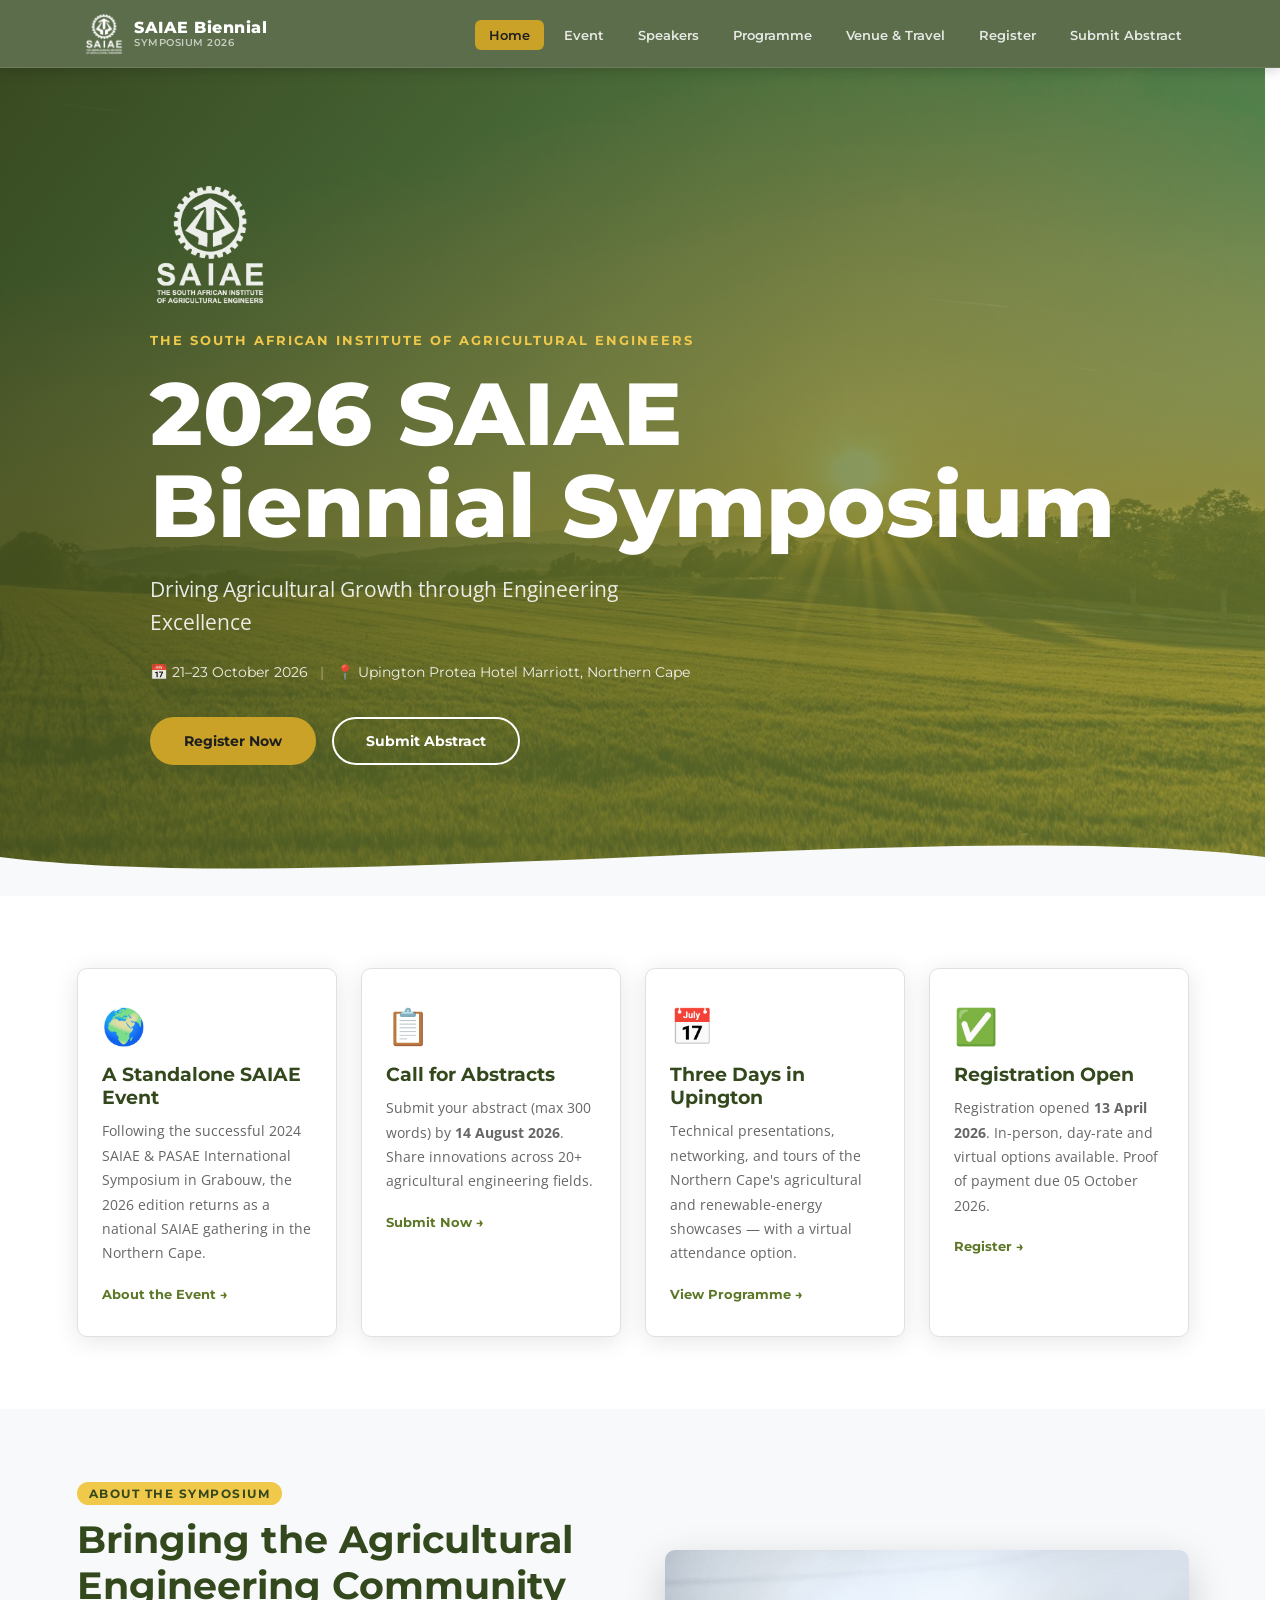
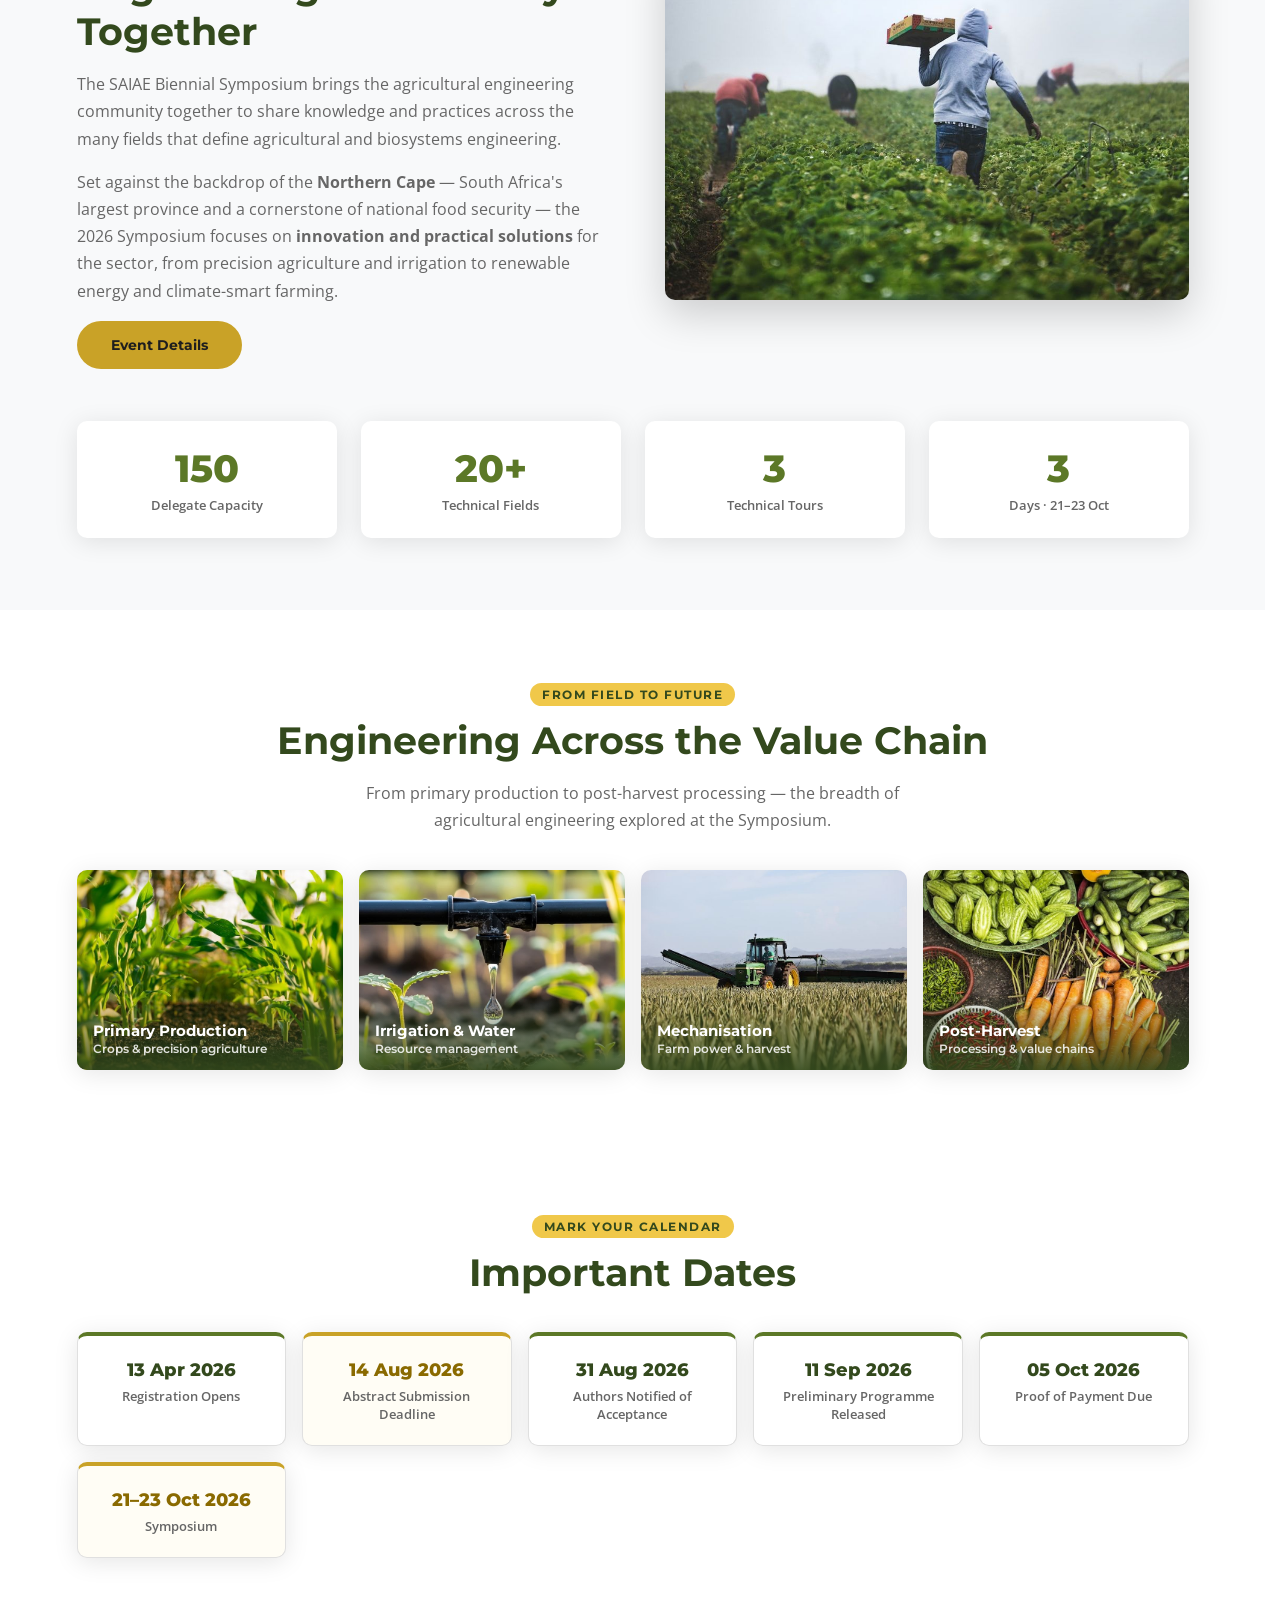
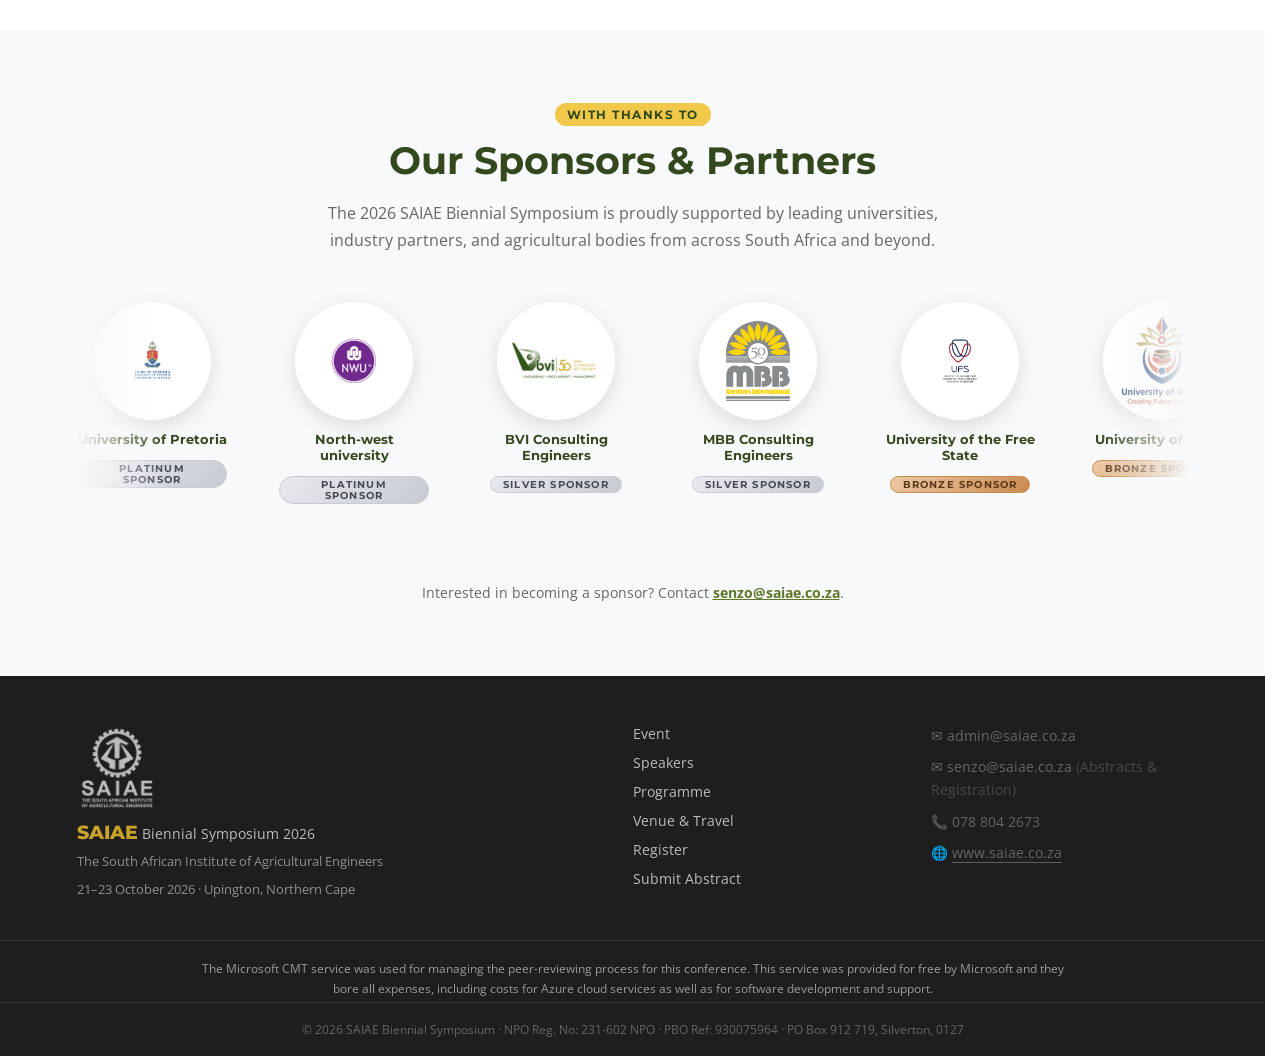
==== commit 19be0cf3: "Another one" ====
--- a/index.html
+++ b/index.html
@@ -170,27 +170,37 @@
             <span class="sponsor-name">University of Pretoria</span>
             <span class="sponsor-tier-tag tier-platinum">Platinum Sponsor</span>
           </div>
+           <div class="sponsor-item">
+            <div class="sponsor-logo"><img src="images/sponsors/north-west-university.png" alt="North-west university" /></div>
+            <span class="sponsor-name">North-west university</span>
+            <span class="sponsor-tier-tag tier-platinum">Platinum Sponsor</span>
+          </div>
+           <div class="sponsor-item">
+            <div class="sponsor-logo"><img src="images/sponsors/BVi logo 2.jfif" alt="BVI Consulting Engineers" /></div>
+            <span class="sponsor-name">BVI Consulting Engineers</span>
+            <span class="sponsor-tier-tag tier-platinum">Silver Sponsor</span>
+          </div>
+           <div class="sponsor-item">
+            <div class="sponsor-logo"><img src="images/sponsors/MBB Consulting Engineers.png" alt="MBB Consulting Engineers" /></div>
+            <span class="sponsor-name">MBB Consulting Engineers</span>
+            <span class="sponsor-tier-tag tier-platinum">Silver Sponsor</span>
+          </div>
           <div class="sponsor-item">
             <div class="sponsor-logo"><img src="images/sponsors/university-of-the-free-state.png" alt="University of the Free State" /></div>
             <span class="sponsor-name">University of the Free State</span>
             <span class="sponsor-tier-tag tier-bronze">Bronze Sponsor</span>
           </div>
+           <div class="sponsor-item">
+            <div class="sponsor-logo"><img src="images/sponsors/university-of-venda.jpg" alt="University of Venda" /></div>
+            <span class="sponsor-name">University of Venda</span>
+            <span class="sponsor-tier-tag tier-bronze">Bronze Sponsor</span>
+          </div>
           <div class="sponsor-item">
             <div class="sponsor-logo"><img src="images/sponsors/university-of-kwazulu-natal.png" alt="University of KwaZulu-Natal" /></div>
             <span class="sponsor-name">University of KwaZulu-Natal</span>
             <span class="sponsor-tier-tag tier-bronze">Bronze Sponsor</span>
           </div>
           <div class="sponsor-item">
-            <div class="sponsor-logo"><img src="images/sponsors/north-west-university.png" alt="North-West University" /></div>
-            <span class="sponsor-name">North-West University</span>
-            <span class="sponsor-tier-tag tier-endorser">Endorser</span>
-          </div>
-          <div class="sponsor-item">
-            <div class="sponsor-logo"><img src="images/sponsors/university-of-venda.jpg" alt="University of Venda" /></div>
-            <span class="sponsor-name">University of Venda</span>
-            <span class="sponsor-tier-tag tier-endorser">Endorser</span>
-          </div>
-          <div class="sponsor-item">
             <div class="sponsor-logo"><img src="images/sponsors/agricultural-research-council.jpg" alt="Agricultural Research Council" /></div>
             <span class="sponsor-name">Agricultural Research Council</span>
             <span class="sponsor-tier-tag tier-endorser">Endorser</span>
@@ -198,7 +208,7 @@
           <div class="sponsor-item">
             <div class="sponsor-logo"><img src="images/sponsors/karsten-group.png" alt="Karsten Group" /></div>
             <span class="sponsor-name">Karsten Group</span>
-            <span class="sponsor-tier-tag tier-endorser">Endorser</span>
+            <span class="sponsor-tier-tag tier-endorser">Technical Tour Sponsor</span>
           </div>
           <div class="sponsor-item">
             <div class="sponsor-logo"><img src="images/sponsors/peppadew.png" alt="Peppadew (Pty) Ltd" /></div>
@@ -276,7 +286,10 @@
         <p>&#127760; <a href="https://saiae.co.za/" target="_blank" rel="noopener">www.saiae.co.za</a></p>
       </div>
     </div>
-    <div class="footer-bottom">
+    <div class="footer-cmt">
+        <p>The Microsoft CMT service was used for managing the peer-reviewing process for this conference. This service was provided for free by Microsoft and they bore all expenses, including costs for Azure cloud services as well as for software development and support.</p>
+      </div>
+      <div class="footer-bottom">
       <p>&copy; 2026 SAIAE Biennial Symposium · NPO Reg. No: 231-602 NPO · PBO Ref: 930075964 · PO Box 912 719, Silverton, 0127</p>
     </div>
   </footer>
--- a/css/styles.css
+++ b/css/styles.css
@@ -590,6 +590,51 @@
 .form-submit { margin-top: 8px; }
 .form-submit .btn { width: 100%; text-align: center; font-size: 1rem; padding: 15px; }
 .form-note { font-size: .78rem; color: var(--text-muted); margin-top: 12px; text-align: center; }
+
+/* ---- SUBMISSION TYPE CARDS (abstract page) ---- */
+.submit-types { display: grid; grid-template-columns: 1fr 1fr; gap: 24px; }
+.submit-type {
+  position: relative;
+  background: var(--white);
+  border: 1px solid var(--border);
+  border-radius: var(--radius);
+  padding: 28px 26px;
+  box-shadow: var(--shadow);
+  display: flex;
+  flex-direction: column;
+  align-items: flex-start;
+}
+.submit-type.available   { border-top: 4px solid var(--green-mid); }
+.submit-type.coming-soon { border-top: 4px solid var(--gold); background: #fbfaf4; }
+.submit-type h3 { color: var(--green-dark); margin-bottom: 8px; font-size: 1.25rem; }
+.submit-type p { font-size: .9rem; margin-bottom: 20px; }
+.submit-type .btn, .submit-type .btn-disabled { margin-top: auto; }
+.submit-type-badge {
+  display: inline-block;
+  font-family: var(--font-head);
+  font-size: .66rem;
+  font-weight: 800;
+  letter-spacing: 1px;
+  text-transform: uppercase;
+  padding: 4px 12px;
+  border-radius: 20px;
+  margin-bottom: 14px;
+}
+.badge-open { background: rgba(92,120,39,.15); color: var(--green-dark); }
+.badge-soon { background: var(--gold-light); color: #6a4e00; }
+.btn-disabled {
+  display: inline-block;
+  padding: 13px 32px;
+  border-radius: 50px;
+  font-family: var(--font-head);
+  font-weight: 700;
+  font-size: .9rem;
+  background: #e7e7e7;
+  color: #9a9a9a;
+  border: 2px solid transparent;
+  cursor: not-allowed;
+}
+@media (max-width: 640px) { .submit-types { grid-template-columns: 1fr; } }
 .success-msg {
   display: none;
   background: #e8f5e9;
@@ -962,8 +1007,22 @@
 .footer-links a { color: rgba(255,255,255,.7); text-decoration: none; font-size: .88rem; transition: color .2s; }
 .footer-links a:hover { color: var(--gold-light); }
 .footer-contact p { font-size: .85rem; margin-bottom: 8px; }
-.footer-contact a { color: inherit; text-decoration: none; border-bottom: 1px solid rgba(255,255,255,.28); transition: color .2s, border-color .2s; }
+.footer-contact a { color: inherit; text-decoration: none; transition: color .2s, border-color .2s; border-bottom: 1px solid rgba(255,255,255,.28); }
 .footer-contact a:hover { color: var(--gold-light); border-color: var(--gold-light); }
+.footer-cmt {
+  border-top: 1px solid rgba(255,255,255,.1);
+  padding: 18px 24px 4px;
+}
+.footer-cmt p {
+  max-width: 880px;
+  margin: 0 auto;
+  text-align: center;
+  font-size: .76rem;
+  line-height: 1.6;
+  color: rgba(255,255,255,.55);
+}
+.footer-cmt .cmt-icon { margin-right: 5px; }
+.footer-cmt strong { color: var(--gold-light); font-weight: 700; }
 .footer-bottom {
   border-top: 1px solid rgba(255,255,255,.1);
   padding: 16px 24px;
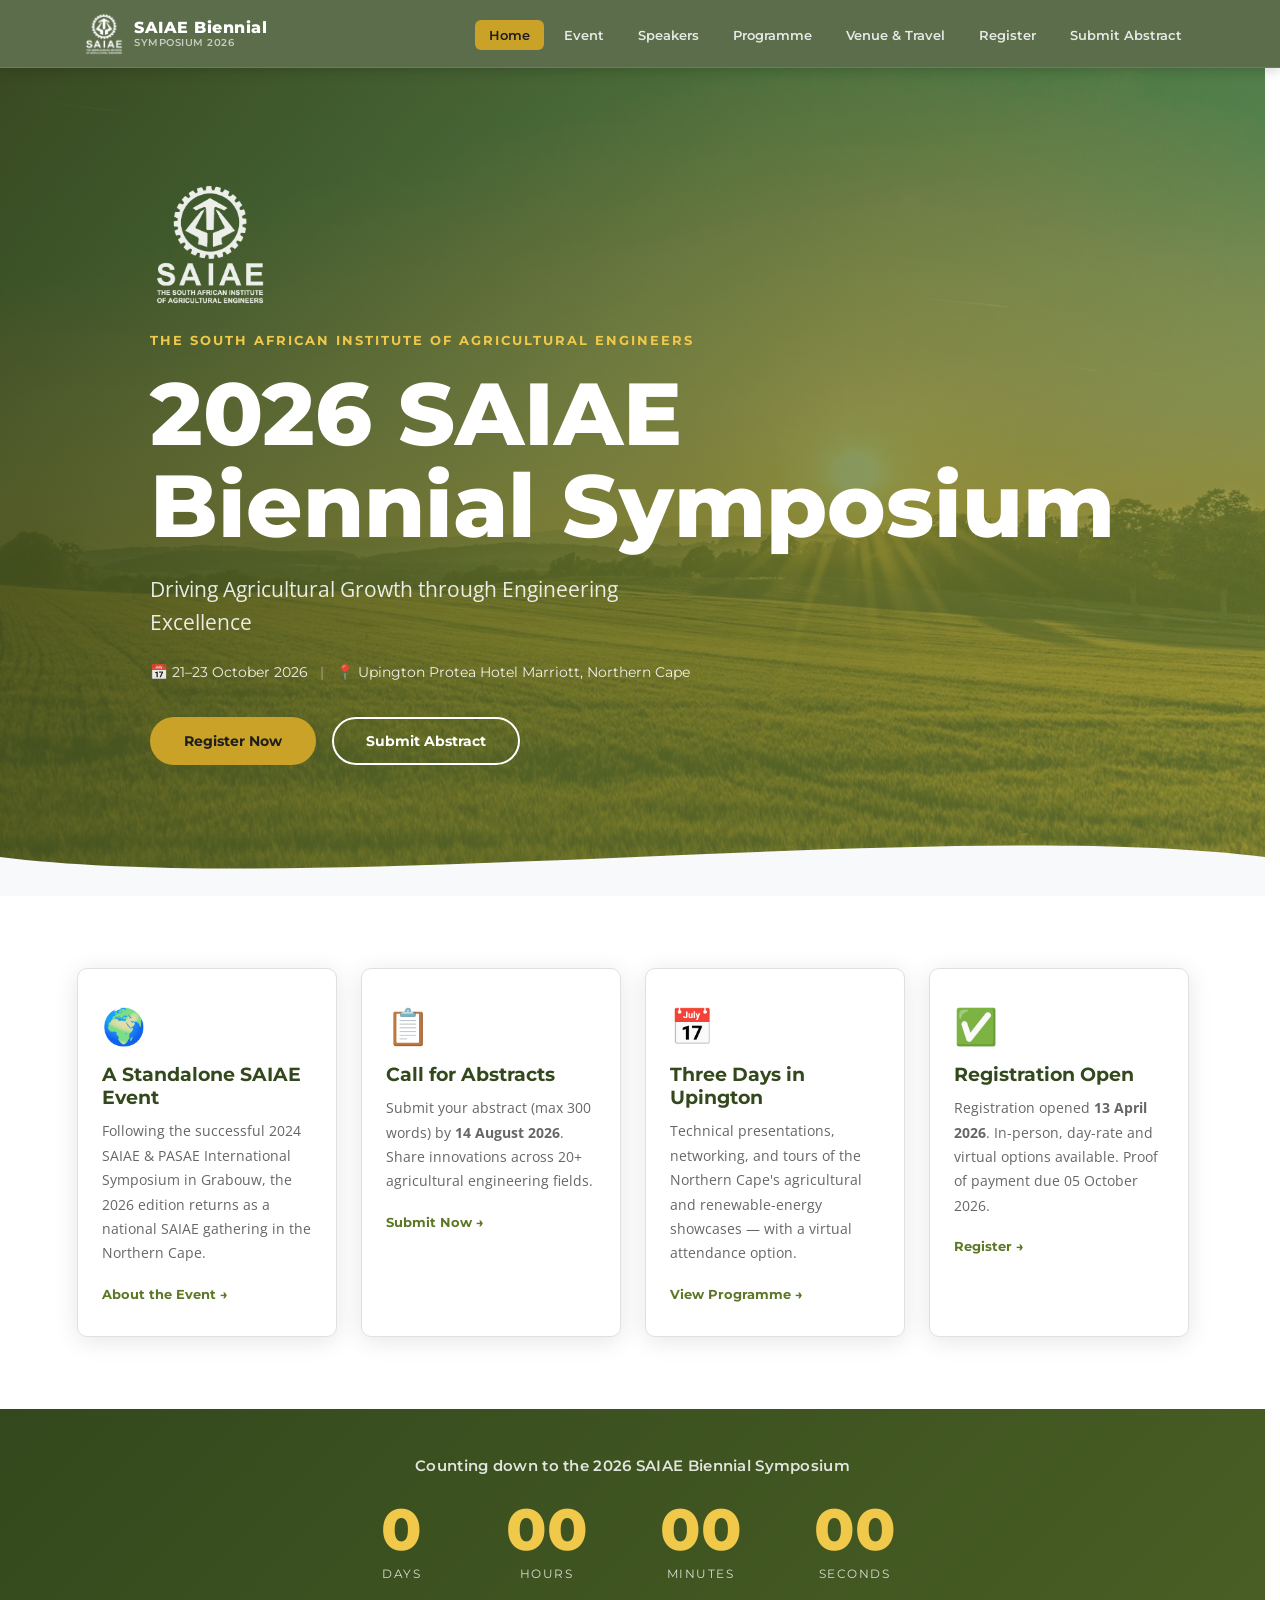
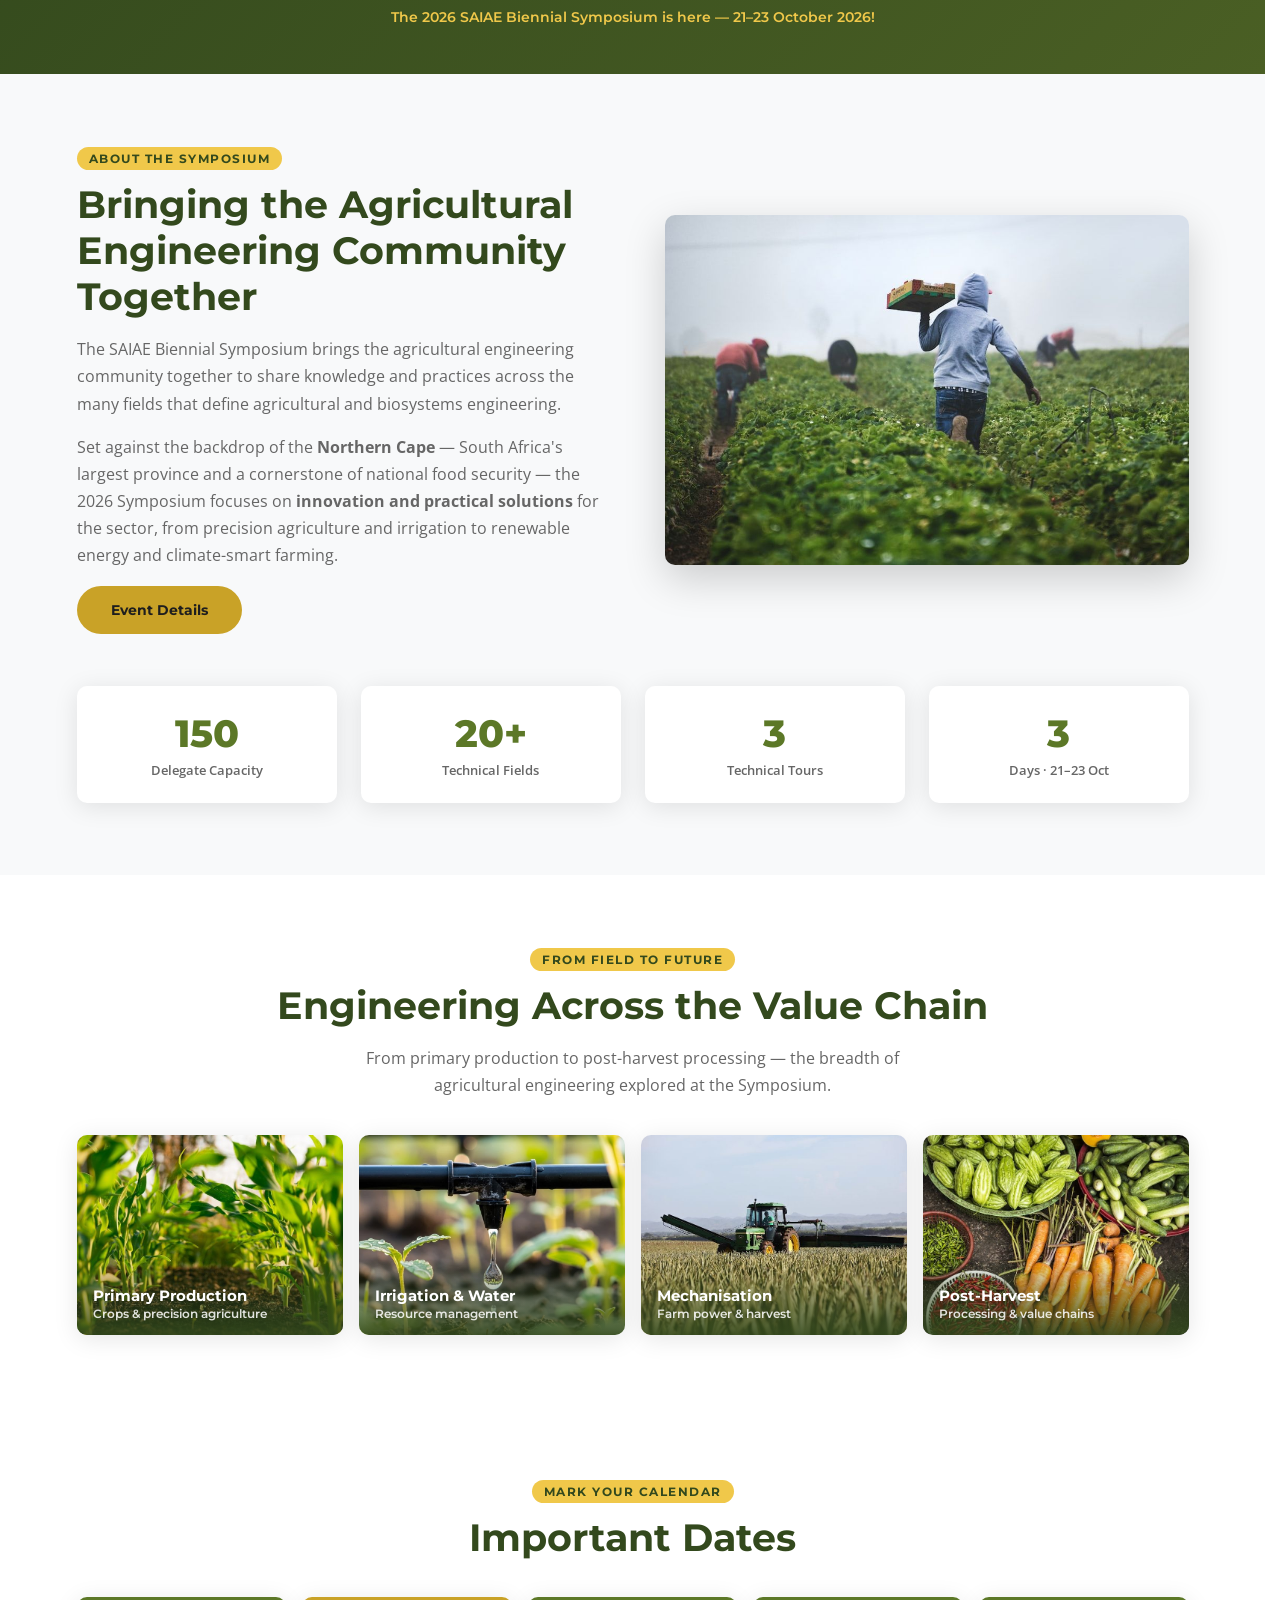
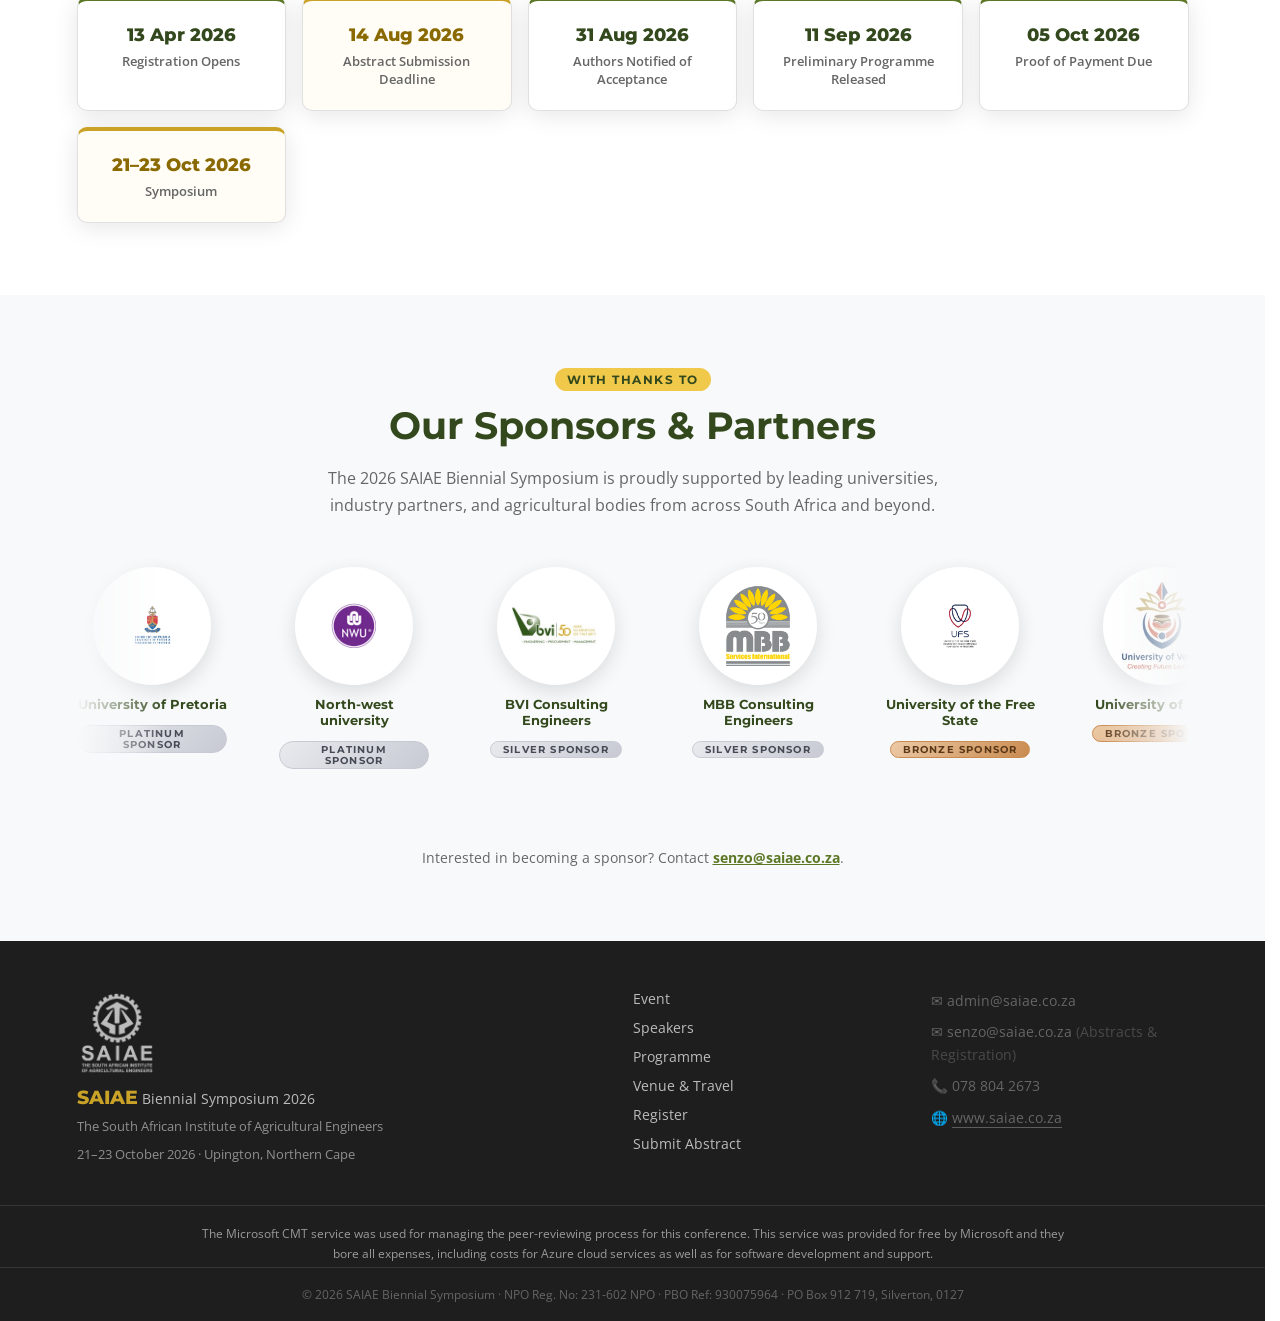
==== commit 07b30528: "Update speakers from final programme; add countdown & abstract types - Speakers: align to final prog" ====
--- a/index.html
+++ b/index.html
@@ -85,6 +85,20 @@
     </div>
   </section>
 
+  <!-- LIVE COUNTDOWN -->
+  <section class="countdown-band" aria-label="Countdown to the Symposium">
+    <div class="container">
+      <p class="countdown-label">Counting down to the 2026 SAIAE Biennial Symposium</p>
+      <div class="countdown" id="countdown" data-target="2026-10-21T09:00:00+02:00">
+        <div class="cd-unit"><span class="cd-num" id="cd-days">--</span><span class="cd-lbl">Days</span></div>
+        <div class="cd-unit"><span class="cd-num" id="cd-hours">--</span><span class="cd-lbl">Hours</span></div>
+        <div class="cd-unit"><span class="cd-num" id="cd-mins">--</span><span class="cd-lbl">Minutes</span></div>
+        <div class="cd-unit"><span class="cd-num" id="cd-secs">--</span><span class="cd-lbl">Seconds</span></div>
+      </div>
+      <p class="countdown-sub" id="countdown-sub">21–23 October 2026 · Upington Protea Hotel Marriott, Northern Cape</p>
+    </div>
+  </section>
+
   <!-- ABOUT STRIP -->
   <section class="about-strip section bg-light">
     <div class="container about-inner">
@@ -295,5 +309,36 @@
   </footer>
 
   <script src="js/main.js"></script>
+
+  <!-- Live countdown to the Symposium (inline so it never depends on a cached main.js) -->
+  <script>
+    (function () {
+      var el = document.getElementById('countdown');
+      if (!el) return;
+      var target = new Date(el.getAttribute('data-target')).getTime();
+      var dEl = document.getElementById('cd-days'),
+          hEl = document.getElementById('cd-hours'),
+          mEl = document.getElementById('cd-mins'),
+          sEl = document.getElementById('cd-secs'),
+          sub = document.getElementById('countdown-sub');
+      var pad = function (n) { return (n < 10 ? '0' : '') + n; };
+      var timer;
+      function tick() {
+        var diff = target - Date.now();
+        if (diff <= 0) {
+          dEl.textContent = '0'; hEl.textContent = '00'; mEl.textContent = '00'; sEl.textContent = '00';
+          if (sub) sub.textContent = 'The 2026 SAIAE Biennial Symposium is here — 21–23 October 2026!';
+          clearInterval(timer);
+          return;
+        }
+        dEl.textContent = Math.floor(diff / 86400000);
+        hEl.textContent = pad(Math.floor((diff % 86400000) / 3600000));
+        mEl.textContent = pad(Math.floor((diff % 3600000) / 60000));
+        sEl.textContent = pad(Math.floor((diff % 60000) / 1000));
+      }
+      tick();
+      timer = setInterval(tick, 1000);
+    })();
+  </script>
 </body>
 </html>
--- a/css/styles.css
+++ b/css/styles.css
@@ -229,6 +229,52 @@
 }
 .hero-wave svg { width: 100%; height: 80px; }
 
+/* ---- COUNTDOWN ---- */
+.countdown-band {
+  background: linear-gradient(135deg, #33491d 0%, #4a5f24 100%);
+  padding: 44px 0;
+  text-align: center;
+}
+.countdown-label {
+  color: rgba(255,255,255,.85);
+  font-family: var(--font-head);
+  font-weight: 600;
+  font-size: .95rem;
+  letter-spacing: .3px;
+  margin-bottom: 22px;
+}
+.countdown {
+  display: flex;
+  justify-content: center;
+  align-items: flex-start;
+  gap: clamp(18px, 6vw, 72px);
+  flex-wrap: wrap;
+}
+.cd-unit { display: flex; flex-direction: column; align-items: center; min-width: 64px; }
+.cd-num {
+  font-family: var(--font-head);
+  font-weight: 800;
+  font-size: clamp(2.4rem, 6vw, 3.6rem);
+  line-height: 1;
+  color: var(--gold-light);
+  font-variant-numeric: tabular-nums;
+}
+.cd-lbl {
+  margin-top: 8px;
+  color: rgba(255,255,255,.8);
+  font-family: var(--font-head);
+  font-size: .78rem;
+  letter-spacing: 1.5px;
+  text-transform: uppercase;
+}
+.countdown-sub {
+  margin-top: 24px;
+  color: var(--gold-light);
+  font-family: var(--font-head);
+  font-weight: 600;
+  font-size: .9rem;
+}
+
 /* ---- INFO CARDS ---- */
 .cards-grid {
   display: grid;
